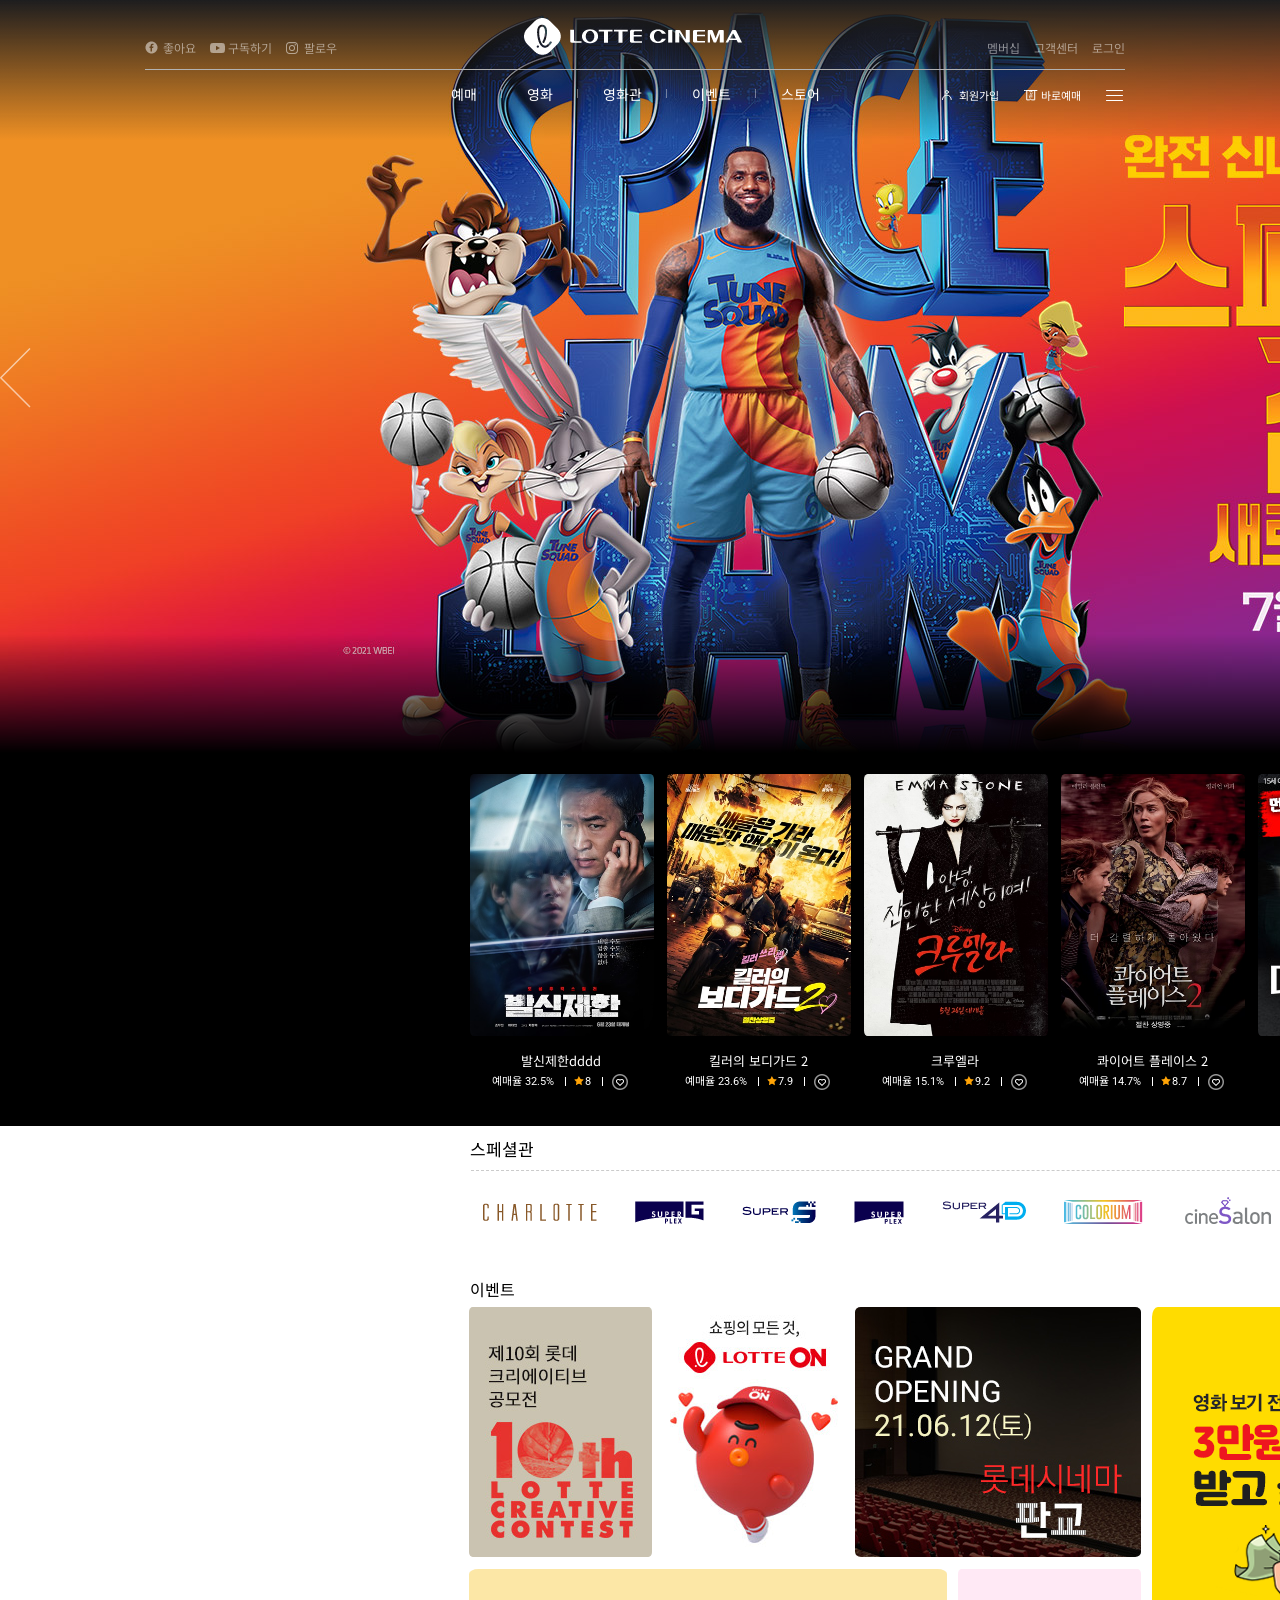
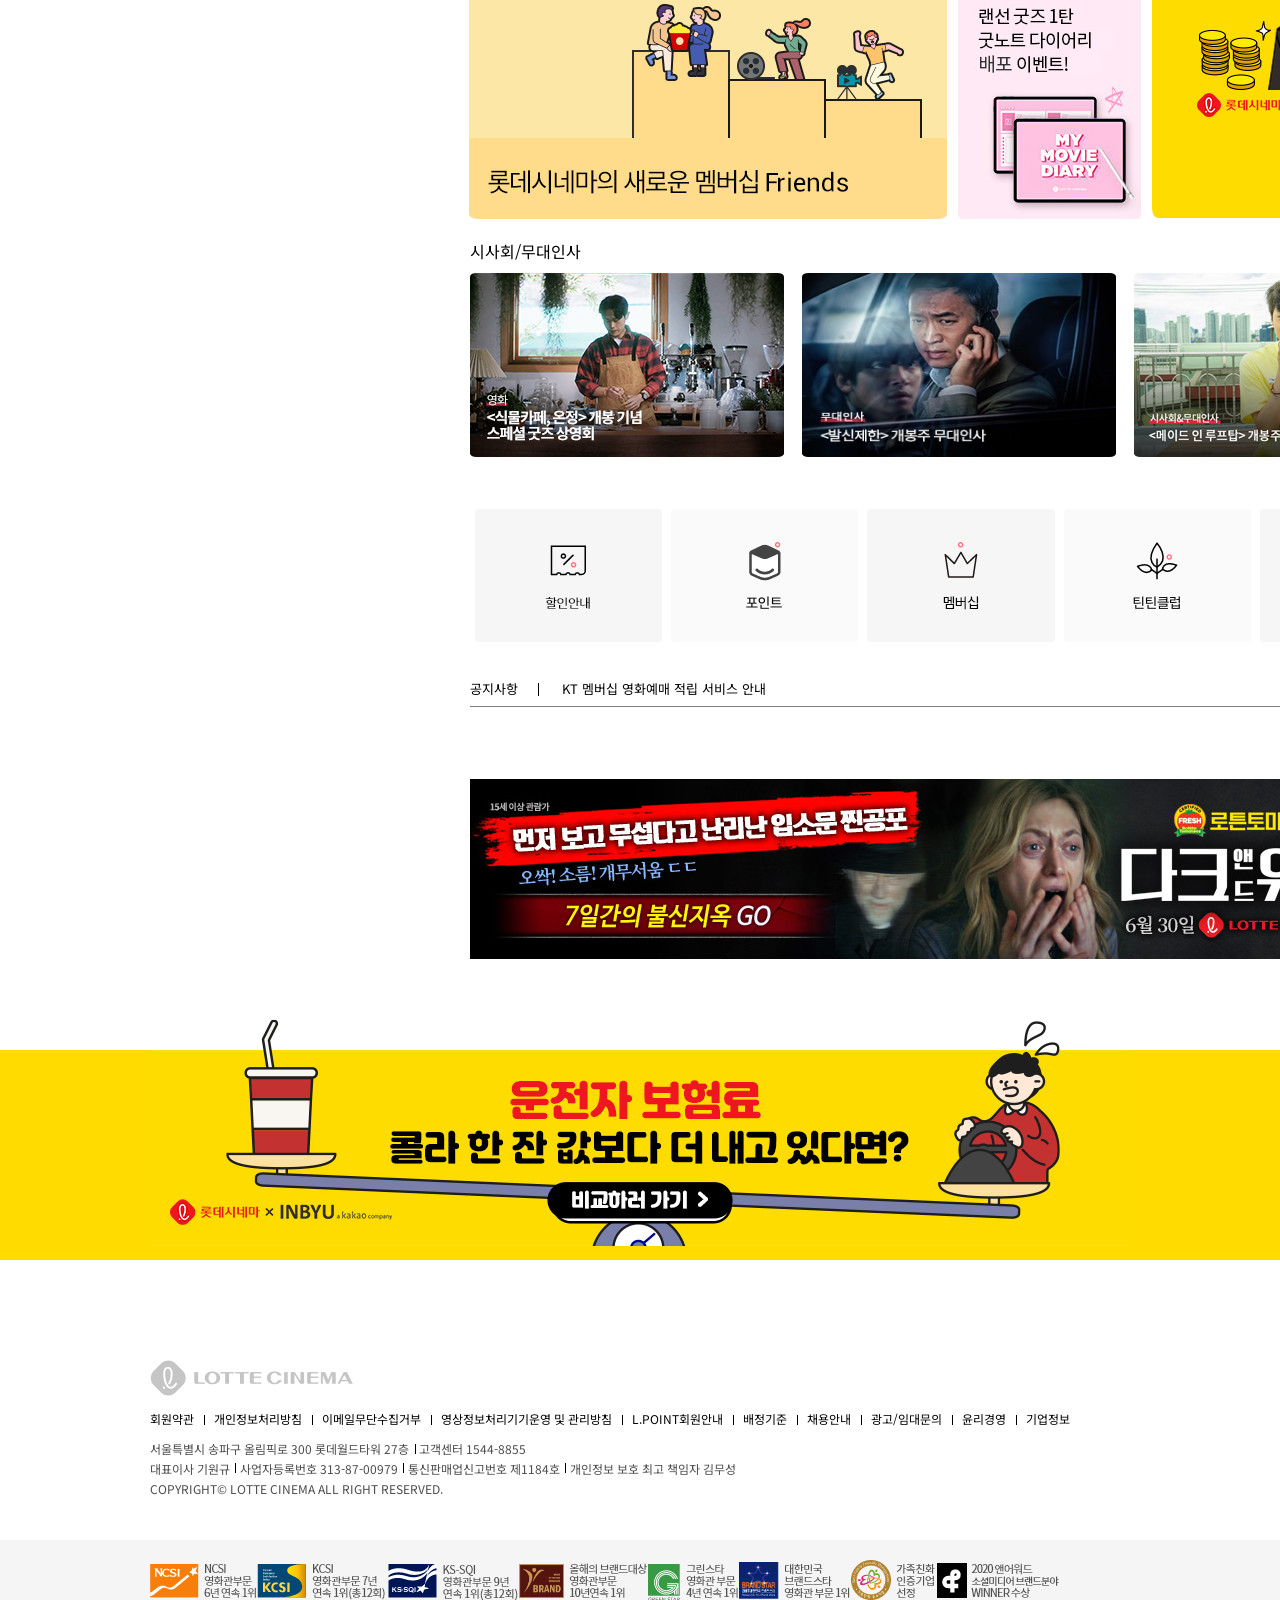
==== index.html @ 8313b1b4 "test" ====
<!DOCTYPE html>
<html lang="ko">
<head>
    <meta charset="UTF-8">
    <meta http-equiv="X-UA-Compatible" content="IE=edge">
    <meta name="viewport" content="width=device-width, initial-scale=1.0">
    <title>롯데시네마</title>
    <link rel="stylesheet" href="/css/style.css">
    <link rel="stylesheet" href="/css/default.css">
    <link rel="preconnect" href="https://fonts.gstatic.com">
    <link href="https://fonts.googleapis.com/css2?family=Noto+Sans+KR:wght@500&display=swap" rel="stylesheet">
    <link href="https://fonts.googleapis.com/css2?family=Roboto:wght@500&display=swap" rel="stylesheet">
    <link rel="stylesheet" href="OwlCarousel2-2.3.4/dist/assets/owl.carousel.min.css">
    <link rel="stylesheet" href="OwlCarousel2-2.3.4/dist/assets/owl.theme.default.min.css">
    <script src="https://ajax.googleapis.com/ajax/libs/jquery/3.6.0/jquery.min.js"></script>
    <!-- <script src="jquery.min.js"></script> -->
    <script src="https://cdnjs.cloudflare.com/ajax/libs/OwlCarousel2/2.3.4/owl.carousel.min.js"></script>
    <!-- <script src="owlcarousel/owl.carousel.min.js"></script> -->
    <script src="/js/main.js"></script>
    <script src="https://cdnjs.cloudflare.com/ajax/libs/gsap/3.7.0/gsap.min.js"></script>
</head>
<body>
    <div class="header">
        <div class="topmenu">
            <div class="leftmenu">
                <ul>
                    <li><a href="#" class="facebook">좋아요</a></li>
                    <li><a href="#" class="youtube">구독하기</a></li>
                    <li><a href="#" class="instagram">팔로우</a></li>
                    
                </ul>
            </div>
            <div class="logo"><a href="#"><img src="img/logo_wht.png" alt=""></a></div>
            <div class="rightmenu">
                <ul>
                    <li><a href="#" class="membership">멤버십</a></li>
                    <li><a href="#" class="servicecenter">고객센터</a></li>
                    <li><a href="#" class="login">로그인</a></li>
                </ul>
            </div>
        </div>
        <div class="mainmenu">
            <div class="infomenu">
                <ul>
                    <li><a href="#">예매</a></li>
                    <li><a href="#">영화</a></li>
                    <li><a href="#">영화관</a></li>
                    <li><a href="#">이벤트</a></li>
                    <li><a href="#">스토어</a></li>
                </ul>
            </div>
            <div class="accountmenu">
                <ul>
                    <li><a href="#" class="nav_my">회원가입</a></li>
                    <li><a href="#" class="nav_reserve">바로예매</a></li>
                    <li><a href="#" class="nav_side"></a></li>
                </ul>
            </div>
        </div>
    </div>

    <!-- main -->
    <!-- owl carousel -->
    <div class="main">
        <div class="top gradient"></div>
        <div class="bottom gradient"></div>
        
        <div class="owl-nav">
            <div class="customNextBtn custombtn"></div>
            <div class="customPrevBtn custombtn"></div>
        </div>
        <div class="-top-carouselbox">
            
            <div id="owl1" class="owl-carousel owl-theme owl-loaded">
                <div class="owl-stage-outer">
                    <div class="owl-stage">
                        <div class="owl-item ">
                            <a href="#" class=""><img src="/img/Jam_1920774.jpg"></a>
                        </div>
                        <div class="owl-item">
                            <a href="#" class=""><img src="/img/Killer_1920774.jpg"></a>
                        </div>
                        <div class="owl-item">
                            <a href="#" class=""><img src="/img/Dark_1920774.jpg "></a>
                        </div>
                        <div class="owl-item">
                            <a href="#" class=""><img src="/img/Place_1920774.jpg "></a>
                        </div>
                    </div>
                </div>
            </div>
            
        </div>
        <div class="-boxoffice-carouselbox">
            <div id="owl2" class="owl-carousel owl-theme owl-loaded">
                <div class="movie-date">
                    <a href="#">06.25 22:40 기준</a>
                </div>
                <div class="owl-stage-outer">
                    
                    <div class="owl-stage">
                        <div class="owl-item ">
                            <a href="#" class=""><img src="img/17468_101_1.jpg"></a>
                            <div class="info">발신제한dddd
                                <div class="subinfo">
                                    <span class="rateinfo">예매율 32.5%</span>
                                    <span class="starinfo">8</span>
                                    <span class="bookinginfo">
                                        <button type="button" class="btn-booking"></button>
                                    </span>
                                </div>
                            </div>
                        </div>
                        <div class="owl-item">
                            <a href="#" class=""><img src="img/17416_101_1.jpg"></a>
                            <div class="info">킬러의 보디가드 2
                                <div class="subinfo">
                                    <span class="rateinfo">예매율 23.6%</span>
                                    <span class="starinfo">7.9</span>
                                    <span class="bookinginfo">
                                        <button type="button" class="btn-booking"></button>
                                    </span>
                                </div>
                            </div>
                        </div>
                        <div class="owl-item">
                            <a href="#" class=""><img src="img/17387_101_1.jpg"></a>
                            <div class="info">크루엘라
                                <div class="subinfo">
                                    <span class="rateinfo">예매율 15.1%</span>
                                    <span class="starinfo">9.2</span>
                                    <span class="bookinginfo">
                                        <button type="button" class="btn-booking"></button>
                                    </span>
                                </div>
                            </div>
                        </div>
                        <div class="owl-item">
                            <a href="#" class=""><img src="img/15474_101_1.jpg"></a>
                            <div class="info">콰이어트 플레이스 2
                                <div class="subinfo">
                                    <span class="rateinfo">예매율 14.7%</span>
                                    <span class="starinfo">8.7</span>
                                    <span class="bookinginfo">
                                        <button type="button" class="btn-booking"></button>
                                    </span>
                                </div>
                            </div>
                        </div>
                        <div class="owl-item">
                            <a href="#" class=""><img src="img/Dark_184262.jpg"></a>
                            
                        </div>
                        <div class="owl-item">
                            <a href="#" class=""><img src="img/Dark_184262.jpg"></a>
                            <div class="info">크루엘라
                                <div class="subinfo">
                                    <span class="rateinfo">예매율 32.3%</span>
                                    <span class="starinfo">9.1</span>
                                    
                                    <span class="bookinginfo">
                                        <button type="button" class="btn-booking"></button>
                                    </>
                                </div>
                            </div>
                        </div>
                    </div>
                </div>
            </div>
            
        </div>
        <div class="addinfo">
            <div class="special-theater">
                <div class="info">
                    스페셜관
                </div>
                <ul class="specialList">
                    <li><a href="#"><img src="/img/e2a94c82115c46f7b326baee6e10266a.png" alt=""></a></li>
                    <li><a href="#"><img src="/img/3ffca854b1844fdc8b54d8d9db45a03f.png" alt=""></a></li>
                    <li><a href="#"><img src="/img/ff43cb260a2647dbb5f3c62b709103c4.png" alt=""></a></li>
                    <li><a href="#"><img src="/img/c9078226c9ad4085b1b629bee2aba138.png" alt=""></a></li>
                    <li><a href="#"><img src="/img/61fb906fbd9b4ff1b34d6e0bd78dc655.png" alt=""></a></li>
                    <li><a href="#"><img src="/img/2a366799460a49359bf93250f50852cf.png" alt=""></a></li>
                    <li><a href="#"><img src="/img/208a5ede362244fb8ab2e5cc3ab07529.png" alt=""></a></li>
                    <li><a href="#"><img src="/img/5c23288d3a104f7fa4f7d3e725a2c6a8.png" alt=""></a></li>
                </ul>
                <a href="#" class="more-btn text">더보기</a>
            </div>
            <div class="event">
                <div class="info">
                    이벤트
                </div>
                <ul class="eventwrap">
                    <li class="event_1"><a href="#"><img src="/img/8b13ab301456406c982f3162837ca093.jpg" alt=""></a></li>
                    <li class="event_1"><a href="#"><img src="/img/00ca0af6ef4c4dd481774b91e2fb980e.jpg" alt=""></a></li>
                    <li class="event_3"><a href="#"><img src="/img/f8505b1c5a624944b31359da8d0ae7ee.jpg" alt=""></a></li>
                    <li class="event_4"><a href="#"><img src="/img/Inbyu_295511.png" alt=""></a></li>
                    <li class="event_5"><a href="#"><img src="/img/54250fc5c47844bea4e6e4c212a1957e.jpg" alt=""></a></li>
                    <li class="event_6"><a href="#"><img src="/img/8e42fbf38d414f9f8bfa3e9c527d6e32.jpg" alt=""></a></li>
                </ul>
                <a href="#" class="more-btn text">더보기</a>
                
            </div>
            <div class="stage-greeting">
                <div class="info">
                    시사회/무대인사
                </div>
                <ul class="eventwrap">
                    <li class="event_1"><a href="#"><img src="/img/444da69d00b54045a4da086ff64559ff.jpg" alt=""></a></li>
                    <li class="event_1"><a href="#"><img src="/img/a8a851ef80584ad1865998a78d2bb4f8.jpg" alt=""></a></li>
                    <li class="event_3"><a href="#"><img src="/img/9278d1e981764cbd80bec403cef46884.jpg" alt=""></a></li>
                </ul>
                <a href="#" class="more-btn text">더보기</a>
                
            </div>
            <div class="end-menu">
                <ul>
                    <li><a href="#"><img src="/img/3423e358b74d49d5b12867c7d9c6f6a8.png" alt=""></a></li>
                    <li><a href="#"><img src="/img/16b056e5e6a04c609b94a5c21e786d3b.png" alt=""></a></li>
                    <li><a href="#"><img src="/img/9fd4a77cd6a44a39aa35d07e5bb8a010.png" alt=""></a></li>
                    <li><a href="#"><img src="/img/3633088df0644062b53cd88b34067895.png" alt=""></a></li>
                    <li><a href="#"><img src="/img/9c4e2721ecdd488d86df6d27e3c2a000.png" alt=""></a></li>
                </ul>
            </div>
            <div class="notice">
                <div class="info">공지사항</div>
                <div class="news"></div>
                <a href="#" class="more-btn text">더보기</a>
                <div id="upwardnotice">
                    <div id="upward">
                        <ul>
                            <li>KT 멤버십 영화예매 적립 서비스 안내</li>
                            <li>마스크 착용 의무화 행정명령 시행 안내</li>
                            <li>롯데시네마 영구VIP 서비스 종료 안내</li>
                          </ul>
                    </div>
                </div>
                <div class="bottom_movie">
                    <div class="image">
                        
                    </div>
                </div>
            </div>
        </div>
    </div>
    
    <div class="banner">
        <div class="image">
        </div>
    </div>
    <div class="footer">
        <div class="endLogo"></div>
        <div class="footerwrap">
            <ul class="info">
                <li><a href="#">회원약관</a></li>
                <li><a href="#">개인정보처리방침</a></li>
                <li><a href="#">이메일무단수집거부</a></li>
                <li><a href="#">영상정보처리기기운영 및 관리방침</a></li>
                <li><a href="#">L.POINT회원안내</a></li>
                <li><a href="#">배정기준</a></li>
                <li><a href="#">채용안내</a></li>
                <li><a href="#">광고/임대문의</a></li>
                <li><a href="#">윤리경영</a></li>
                <li><a href="#">기업정보</a></li>
            </ul>
            <div class="addresswrap">
                <ul class="address">
                    <li>서울특별시 송파구 올림픽로 300 롯데월드타워 27층</li>
                    <li>고객센터 1544-8855</li>
                </ul>
                <ul class="ceo">
                    <li>대표이사 기원규</li>
                    <li>사업자등록번호 313-87-00979</li>
                    <li>통신판매업신고번호 제1184호</li>
                    <li>개인정보 보호 최고 책임자 김무성</li>
                </ul>
                <div>COPYRIGHT© LOTTE CINEMA ALL RIGHT RESERVED.</div>
            </div>
            
        </div>
    </div>
    
    <div class="end-award">
        <ul class="image">
            <li><img src="img/footer_award_NCSI6.png" alt=""></li>
            <li><img src="img/footer_award_kcsi.png" alt=""></li>
            <li><img src="img/footer_award_kssqi-1.png" alt=""></li>
            <li><img src="img/footer_award_brandcinema.png" alt=""></li>
            <li><img src="img/footer_award_greenstar.png" alt=""></li>
            <li><img src="img/footer_award_brandstar.png" alt=""></li>
            <li><img src="img/footer_award_familyship.png" alt=""></li>
            <li><img src="img/footer_award_winner.png" alt=""></li>
        </ul>
    </div>
</body>
</html>
---- css/style.css ----
:root {
  /* color */
  --test-color: rgba(0, 0, 0, 0.3);
  --test-color1: rgba(0, 0, 0, 0.4);
  --test-color2: rgba(0, 0, 0, 0.5);
  --test-color3: rgba(0, 0, 0, 0.6);
  --grey-color4: #b2b2b2;
  --grey-color5: #656565;
  --white-color: #fff;
  /* font-size */
  --text-small: 11px;
  --text-medium: 12px;
  --text-double-medium: 13px;
  --text-large: 14px;

  /* max */
  --max-width: 980px;
}

* {
  text-decoration: none;
  list-style: none;
  margin: 0;
  padding: 0;
}

body {
  width: 100%;
  margin: 0 auto;
  font-family: "Noto Sans KR", sans-serif;
}

.header {
  position: relative;
  width: 100%;
  top: 0;
  height: 200px;
  background-color: #000;
}
.header .topmenu {
  position: absolute;
  top: -0.8px;
  border-bottom: 1px solid var(--grey-color4);
  max-width: var(--max-width);
  width: 100%;
  height: 71px;
  font-size: 12px;
  text-align: center;
  z-index: 2;
}
/* ----------menu--------------- */

/* ---------------topmenu-------------- */
.header .topmenu {
  position: absolute;
  max-width: 980px;
  width: 100%;
  height: 70px;
  left: 50%;
  right: 50%;
  margin-left: -495px;
  z-index: 3;
}
.header .topmenu a {
  color: var(--grey-color5);
}
/* --------leftmenu----------- */
.header .topmenu .leftmenu {
  position: absolute;
  width: 220px;
  height: 30px;
  top: 40px;
}
.header .topmenu ul {
  opacity: 0.5;
}
.header .topmenu .leftmenu li {
  float: left;
  margin-right: 14px;
}

.header .topmenu .leftmenu li a {
  font-size: 12px;
  color: #fff;
}
.header .topmenu .leftmenu li .facebook {
  background: url(/img/gnb_facebook_wht.png) no-repeat 0 center;
  padding-left: 18px;
}
.header .topmenu .leftmenu li .youtube {
  background: url(/img/gnb_youtube_wht.png) no-repeat 0 center;
  padding-left: 18px;
}
.header .topmenu .leftmenu li .instagram {
  background: url(/img/gnb_follow_wht.png) no-repeat 0 center;
  padding-left: 18px;
}
/* -----------logo-------------- */
.header .topmenu .logo {
  position: absolute;
  width: 219px;
  height: 40px;
  margin-left: -111px;
  text-align: center;
  left: 50%;
  right: 50%;
  top: 19px;
}

/* -----rightmenu------------ */

.header .topmenu .rightmenu {
  position: absolute;
  right: 0;
  top: 40px;
}

.header .topmenu .rightmenu ul li {
  float: left;
  margin-left: 14px;
}
.header .topmenu .rightmenu ul li a {
  font-size: 12px;
  color: #fff;
}

/* -------mainmenu----------- */
.header .mainmenu {
  max-width: 980px;
  width: 100%;
  height: 46px;
  margin: 0 auto;
  position: absolute;
  left: -50%;
  right: -50%;
  top: 81px;
  z-index: 3;
}
.header .mainmenu a {
  color: var(--white-color);
}

/* ---------infomenu---------- */
.header .mainmenu .infomenu {
  position: absolute;
  left: 25.6%;
}
.header .mainmenu .infomenu ul li {
  position: relative;
  float: left;
  padding-left: 50px;
}
/* mainmenu 옆줄 */
.header .mainmenu .infomenu ul li::before {
  content: "";
  opacity: 0.4;
  position: absolute;
  left: 24px;
  top: 55%;
  height: 9px;
  margin-top: -5px;
  padding: 0 15px;
  border-left: 1px solid #fff;
}
.header .mainmenu .infomenu ul li:first-child::before {
  border-left: none;
}
.header .mainmenu .infomenu ul li a {
  font-size: 14px;
}

/* ----------accountmenu---------- */
.header .mainmenu .accountmenu {
  position: absolute;
  right: 0.7%;
}
.header .mainmenu .accountmenu ul li {
  float: left;
  margin-left: 25px;
}

.header .mainmenu .accountmenu ul li a {
  font-size: 11px;
}

.header .mainmenu .accountmenu .nav_my {
  background: url(/img/nav_side_my_wht.png) no-repeat 0 center;
  padding-left: 17px;
}
.header .mainmenu .accountmenu .nav_reserve {
  background: url(/img/nav_side_reserve_wht.png) no-repeat 0 center;
  padding-left: 17px;
}
.header .mainmenu .accountmenu .nav_side {
  background: url(/img/nav_side_all_wht.png) no-repeat 0 center;
  padding-left: 17px;
}

/* --------main---------- */
.main {
  position: absolute;
  width: 100%;
  min-width: 1920px;
  height: 774px;
  top: 0;
  background-color: #000;
}
/* oustsidetool */

.main .top {
  position: absolute;
  width: 100%;
  height: 140px;
  background: linear-gradient(
    to bottom,
    rgba(29, 29, 31, 1) 0%,
    rgba(0, 0, 0, 0) 100%
  );
  z-index: 2;
}
.main .bottom {
  position: absolute;
  width: 100%;
  top: 634px;
  height: 140px;
  background: linear-gradient(
    to top,
    rgba(0, 0, 0, 1) 0%,
    rgba(0, 0, 0, 1) 15%,
    rgba(0, 0, 0, 0) 100%
  );
  z-index: 2;
}

.main .owl-nav {
  position: absolute;
  width: 100%;
  height: 1px;
  top: 45%;
  z-index: 2;
}
.main .owl-nav .custombtn {
  position: absolute;
  width: 31px;
  height: 60px;
  cursor: pointer;
}
.main .owl-nav .customNextBtn {
  background: url(/img/arr_rg_31_wht.png) no-repeat;
  right: 0;
}
.main .owl-nav .customPrevBtn {
  background: url(/img/arr_lf_31_wht.png) no-repeat;
}

/* ------------.-top-carouselbox -----------*/

.main .-top-carouselbox {
  position: absolute;
  width: 1920px;
  height: 774px;
  margin: 0 auto;
  left: -50%;
  right: -50%;
  z-index: 1;
}
.main .-boxoffice-carouselbox .movie-date {
  position: absolute;
  z-index: 2;
  bottom: 107%;
  right: -20px;
  width: 120px;
  height: 15px;
}
.main .-boxoffice-carouselbox .movie-date a {
  color: #fff;
  z-index: 2;
  font-size: 12px;
  background: url(/img/time2.png) no-repeat 0 center;
}

#owl1 .owl-dots {
  position: absolute;
  right: 50%;
  left: auto;
  top: auto;
  bottom: 95px;
  margin: 0 -455px 0 0;
}

#owl1 .owl-dots .owl-dot {
  background-color: transparent;
  color: inherit;
  border: none;
  padding: 0 !important;
  font: inherit;
  cursor: pointer;
}

/* --------boxoffice-carouselbox---------- */
/* .-boxoffice-carouselbox {
  position: absolute;
  top: 774px;
  width: 100%;
  height: 352px;
  margin: 0 auto;
  left: -50%;
  right: -50%;
  z-index: 4;
  background-color: #000;
} */
.-boxoffice-carouselbox {
  position: relative;
  top: 774px;
  width: 100%;
  height: 352px;
  margin: 0 auto;
  z-index: 4;
  background-color: #000;
}
.-boxoffice-carouselbox .owl-carousel {
  position: absstolute;
  max-width: 980px;
  width: 980px;
  left: 50%;
  right: 50%;
  margin-left: -490px;
}
#owl2 .owl-dots {
  display: none;
}
#owl2 .owl-item img {
  width: 184px;
  height: 262px;
  border-radius: 2%;
}
#owl2 .owl-item .info {
  color: #fff;
  font-size: var(--text-double-medium);
  text-align: center;
  margin-right: 10px;
  padding-top: 15px;
}
#owl2 .owl-item .subinfo {
  color: #fff;
  height: 20px;
  padding: 2px 0 0 0;
  font-size: var(--text-small);
  text-align: center;
  margin-right: 10px;
}
#owl2 .owl-item .subinfo > span {
  position: relative;
  margin-left: 8px;
  font-family: "Roboto", "Noto Sans KR";
}
#owl2 .owl-item .subinfo > span::before {
  content: "";
  opacity: 1;
  position: absolute;
  left: 0;
  top: 50%;
  height: 9px;
  margin-top: -5px;
  padding: 0 15px;
  border-left: 1px solid #fff;
}
#owl2 .owl-item .subinfo > span:first-child::before {
  border-left: none;
}
#owl2 .owl-item .rateinfo {
  font-size: var(--text-small);
}
#owl2 .owl-item .starinfo {
  background: url(/img/ic_star.png) no-repeat 9px 20%;
  padding-left: 20px;
  font-size: var(--text-small);
}
#owl2 .owl-item .bookinginfo .btn-booking {
  width: 16px;
  height: 16px;
  background-color: transparent;
  margin-left: 10px;
  background: url(/img/heart_rnd_16_off.png);
}

#owl2 .owl-item .score {
  width: 10px;
  height: 10px;
  margin: 0;
  padding: 0;
  display: inline-block;
}
#owl2 .owl-item .booking-icon {
  position: absolute;
  width: 16px;
  height: 16px;
  margin: 0;
  right: 30px;
  bottom: 3px;
  display: inline-block;
}

/* ------------------addinfo-=--------------- */
.addinfo {
  position: relative;
  top: 787px;
  max-width: 980px;
  width: 100%;
  height: 100%;
  margin: 0 auto;
  /* background-color: purple; */
}
/* same tag */
.addinfo .more-btn {
  position: absolute;
  right: 0;
  top: 5px;
}
.addinfo .event .more-btn {
  right: 10px;
}
.addinfo .more-btn.text {
  background: url(/img/arr_rg_6.png) no-repeat right 3.5px;
  width: auto;
  padding: 0 10px 0 0;
  color: #666666;
  font-size: 10px;
}
/* ---------------------------------------- */
/* specialtheater */
.addinfo .special-theater {
  position: absolute;
  width: 100%;
  height: 100px;
  /* background-color: pink; */
  top: 35px;
}
.addinfo .special-theater::before {
  content: "";
  opacity: 1;
  position: absolute;
  left: 1px;
  top: 30%;
  width: 949px;
  height: 9px;
  margin-top: -5px;
  padding: 0 15px;
  border-bottom: 1px dashed #000;
  opacity: 0.2;
}
.addinfo .special-theater {
  float: left;
  position: absolute;
  top: -3px;
  left: 0;
  font-size: 17px;
}

.addinfo .special-theater .specialList {
  position: absolute;
  width: 980px;
  height: 62px;
  top: 42px;
  left: -6px;
}
.addinfo .special-theater .specialList li {
  float: left;
  padding: 19px;
}
/* -----------event---------------------- */
.addinfo .event {
  position: relative;
  top: 138px;
  width: 991px;
  height: 540px;
  /* background-color: #000; */
}
.addinfo .event li {
  position: relative;
  float: left;
  margin-left: 11px;
  margin-bottom: 11px;
}
.addinfo li img {
  border-radius: 2%;
}
.addinfo .event .event_1 {
  width: 182px;
  height: 250px;
}
.addinfo .event .event_3 {
  width: 285px;
  height: 250px;
}
.addinfo .event .event_4 {
  width: 296px;
  height: 511px;
  margin-left: 12px;
}
.addinfo .event .event_5 {
  width: 478px;
  height: 250px;
  top: -260px;
}
.addinfo .event .event_6 {
  width: 182px;
  height: 250px;
  top: -260px;
}
.addinfo .event .eventwrap {
  position: absolute;
  top: 30px;
  left: -12px;
}
.addinfo .event .eventwrap::after {
  content: "";
  display: block;
  clear: both;
  margin: 0;
  padding: 0;
}
/* -------------stagegreeting------------------ */
.addinfo .stage-greeting {
  position: absolute;
  width: 980px;
  height: 215px;
  top: 700px;
}
.addinfo .stage-greeting li {
  float: left;
  padding-top: 10px;
}
.addinfo .stage-greeting li:nth-child(2) {
  padding: 10px 18px 0 18px;
}
/* ----------endmenu---------- */
.addinfo .end-menu {
  position: absolute;
  width: 990px;
  height: 135px;
  top: 965px;
  /* background-color: #000; */
}
.addinfo .end-menu li {
  float: left;
  padding: 4.5px;
}

/* ----------notice------------- */
.addinfo .notice {
  position: absolute;
  width: 980px;
  top: 1140px;
  height: auto;
  font-size: 13px;
}
.addinfo .notice::before {
  position: absolute;
  content: "";
  border-bottom: 1px solid #000;
  width: 980px;
  top: 27px;
  opacity: 0.5;
}
.addinfo .notice .info::before {
  position: absolute;
  content: "";
  border-right: 0.7px solid #000;
  top: 4px;
  height: 13px;
  left: 68px;
}
.addinfo .notice #upwardnotice {
  /* padding: 50px 100px; */
  position: absolute;
  top: 0;
  left: 92px;
  width: 300px;
  display: inline-block;
}
.addinfo .notice #upwardnotice #upward {
  height: 20px;
  overflow: hidden;
}
.addinfo .notice #upwardnotice #upward ul {
  position: relative;
}

/*----------- .bottom_movie---------- */
.addinfo .notice .bottom_movie {
  position: absolute;
  top: 100px;
  width: 980px;
  height: 180px;
}
.addinfo .notice .bottom_movie .image {
  height: 180px;
  background: url(/img/Dark_980180.jpg) no-repeat 0 center;
}

/* ---------banner------------ */
.banner {
  position: relative;
  width: 100%;
  height: 210px;
  top: 2450px;
  background-color: rgb(255, 219, 0);
}

.banner .image {
  position: relative;
  top: -44px;
  max-width: 980px;
  margin: 0 auto;
  width: 980px;
  height: 240px;
  background: url(/img/Inbyu_980240.png) no-repeat 0 center;
}

/* ----------footer------------- */
.footer {
  position: relative;
  max-width: 980px;
  width: 100%;
  height: 100%;
  margin: 0 auto;
  width: 980px;
  height: 240px;
  /* background-color: #000; */
  top: 2550px;
  font-size: 12px;
  color: #4d4d4d;
}
.footer .endLogo {
  width: 203px;
  height: 36px;
  background: url(/img/logo_footer.gif);
}
.footer .footerwrap {
  position: absolute;
  height: 200px;
  top: 50px;
  left: -20px;
}
.footer .footerwrap li {
}
.footer .footerwrap .info {
  padding-left: 10px;
  margin-bottom: 30px;
}
.footer .footerwrap .info li {
  position: relative;
  float: left;
  margin-right: 10px;
  padding-left: 10px;
}

.footer .footerwrap .info li::before {
  content: "";
  position: absolute;
  top: 28%;
  height: 10px;
  left: 0;
  border-left: 1px solid #000;
}
.footer .footerwrap .info li:first-child::before {
  border-left: none;
}
.footer .footerwrap .info a {
  color: #000;
}

/* ----------------addresswrap----------- */
.footer .footerwrap .addresswrap {
  position: absolute;
  width: 895px;
  left: 20px;
  height: 15px;
  line-height: 17px;
}
.footer .footerwrap .addresswrap .address {
  display: inline-block;
}
.footer .footerwrap .addresswrap .address li {
  float: left;

  padding-right: 10px;
}
.footer .footerwrap .addresswrap .address li:first-child::before {
  content: "";
  position: absolute;
  border-right: 1px solid #000;
  top: 25%;
  height: 10px;
  left: 265px;
}

/* -----------ceo--------- */
.footer .footerwrap .addresswrap .ceo {
  display: inline-block;
}
.footer .footerwrap .addresswrap .ceo li {
  float: left;
  margin-right: 10px;
}
.footer .footerwrap .addresswrap .ceo li::before {
  content: "";
  position: absolute;
  border-left: 1px solid #000;
  height: 10px;
  top: 153%;
  margin-left: -5px;
}
.footer .footerwrap .addresswrap .ceo li:first-child:before {
  border-left: none;
}
/* ---------end award-------- */
/* .end-award {
  position: absolute;
  background: #f5f5f5;
  width: 100%;
  height: 82px;
  top: 2500px;
}
.end-award .image {
  position: relative;
  left: 51%;
  margin-left: -489px;
  height: 82px;
  width: 990px;
  overflow: hidden;
}
.end-award ul li {
  float: left;
  margin: 0 4px;
} */

.end-award {
  position: relative;
  width: 100%;
  height: 76px;
  top: 2490px;
  background: #f5f5f5;
}
.end-award .image {
  position: relative;
  top: 20px;
  max-width: 980px;
  margin: 0 auto;
  width: 980px;
  height: 50px;
}
.end-award .image li {
  float: left;
}
/* ---------media----------- */
@media (max-width: 976px) {
  .header .topmenu {
    left: 495px;
  }
  .header .topmenu .logo {
    left: 50%;
    margin-left: -85px;
  }
}

@media (max-width: 1050px) {
  .-boxoffice-carouselbox {
    max-width: 1050px;
    width: 1050px;
  }
  .addinfo {
    margin-left: 30px;
  }
}
---- css/default.css ----
.btn-booking {
  display: inline-block;
  overflow: hidden;
  box-sizing: border-box;
  text-indent: -9999em;
  vertical-align: middle;
  border: 0 none;
  background-color: transparent;
  background-repeat: no-repeat;
  background-position: center center;
}
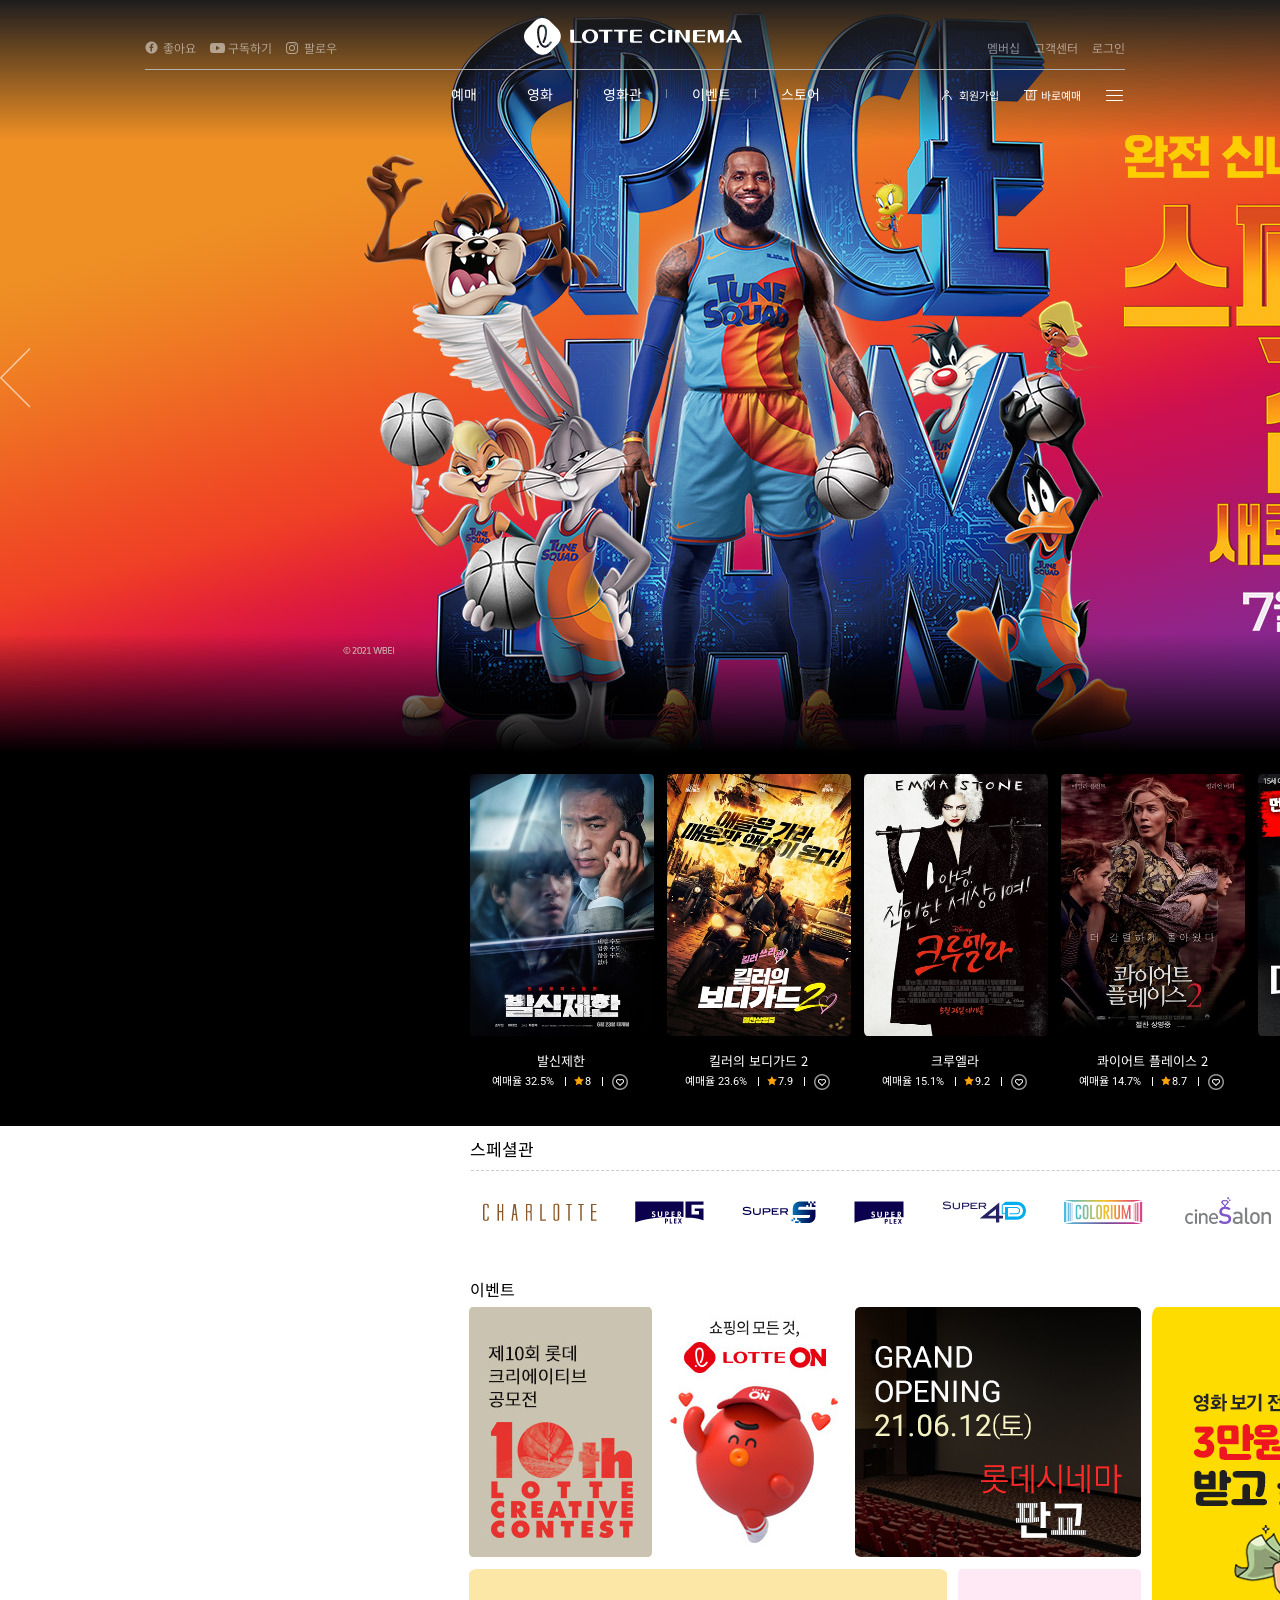
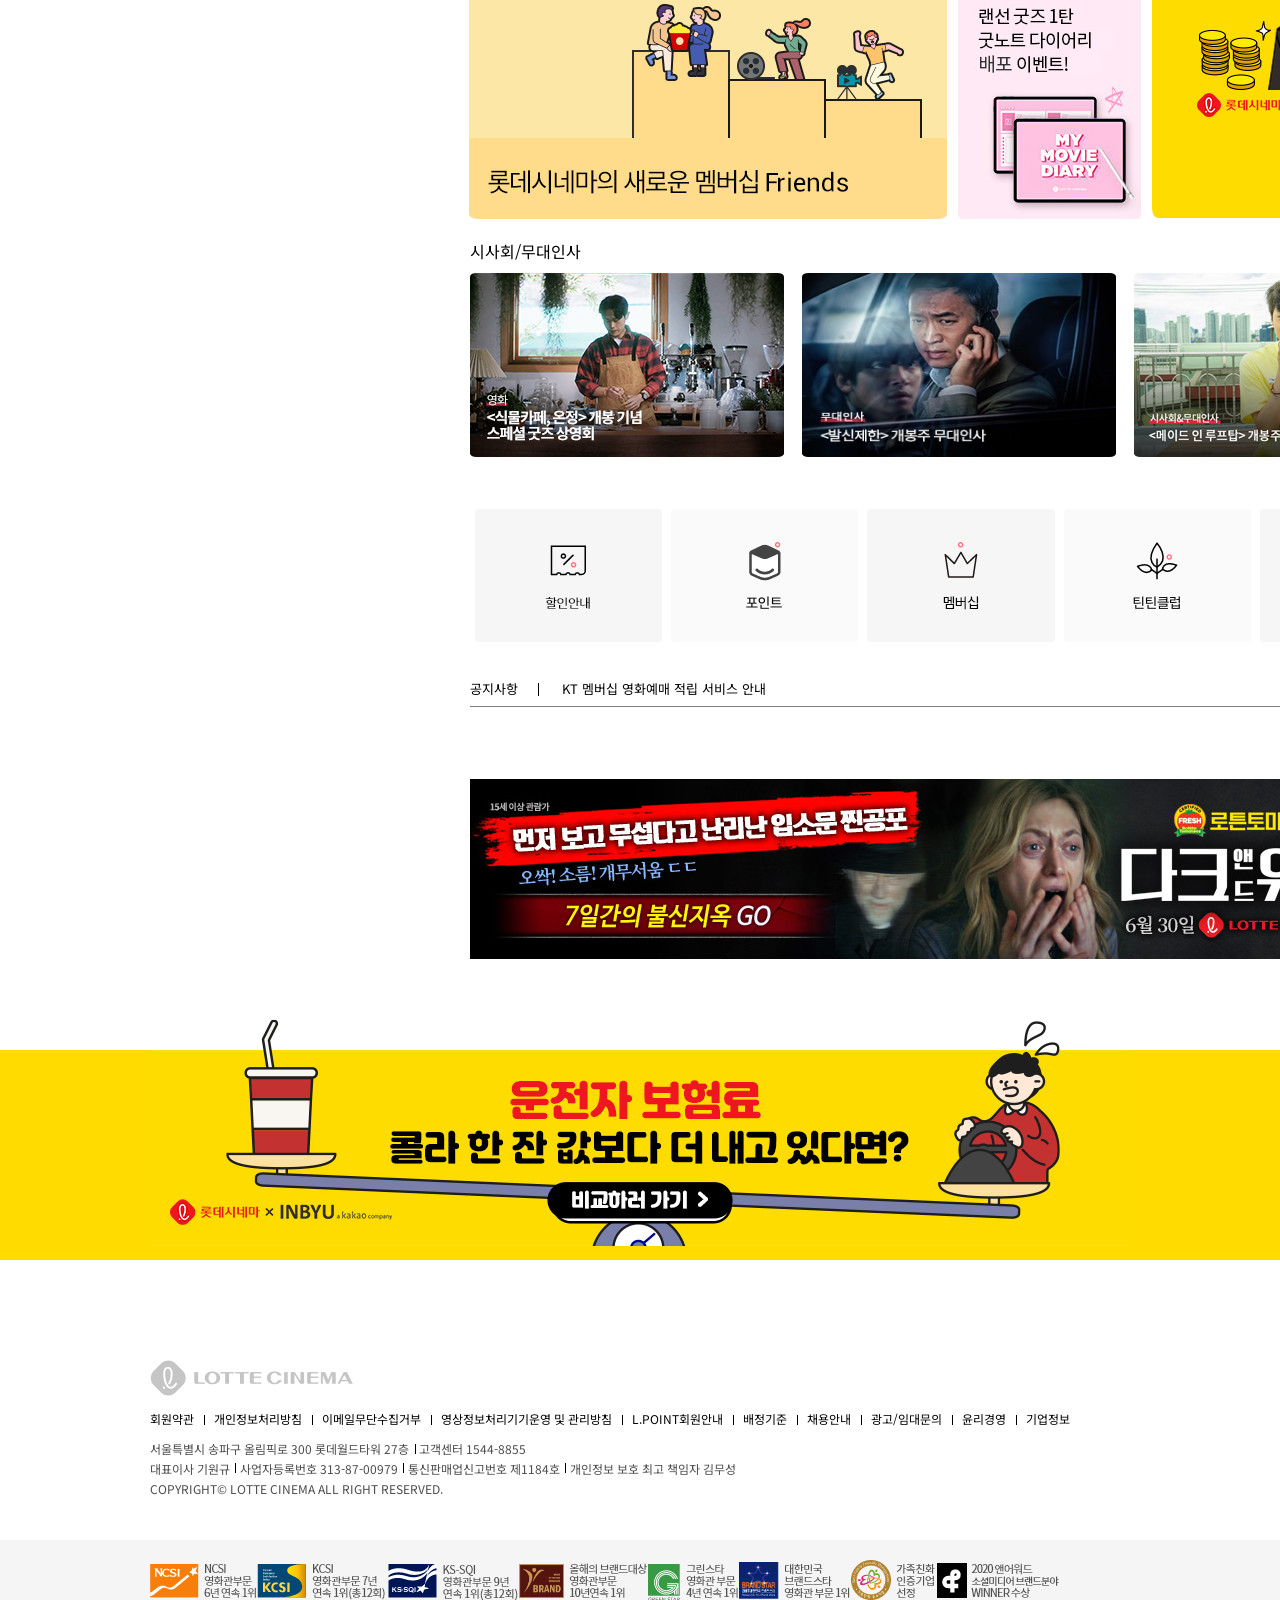
==== commit d75fad64: "test" ====
--- a/index.html
+++ b/index.html
@@ -101,7 +101,7 @@
                     <div class="owl-stage">
                         <div class="owl-item ">
                             <a href="#" class=""><img src="img/17468_101_1.jpg"></a>
-                            <div class="info">발신제한dddd
+                            <div class="info">발신제한
                                 <div class="subinfo">
                                     <span class="rateinfo">예매율 32.5%</span>
                                     <span class="starinfo">8</span>
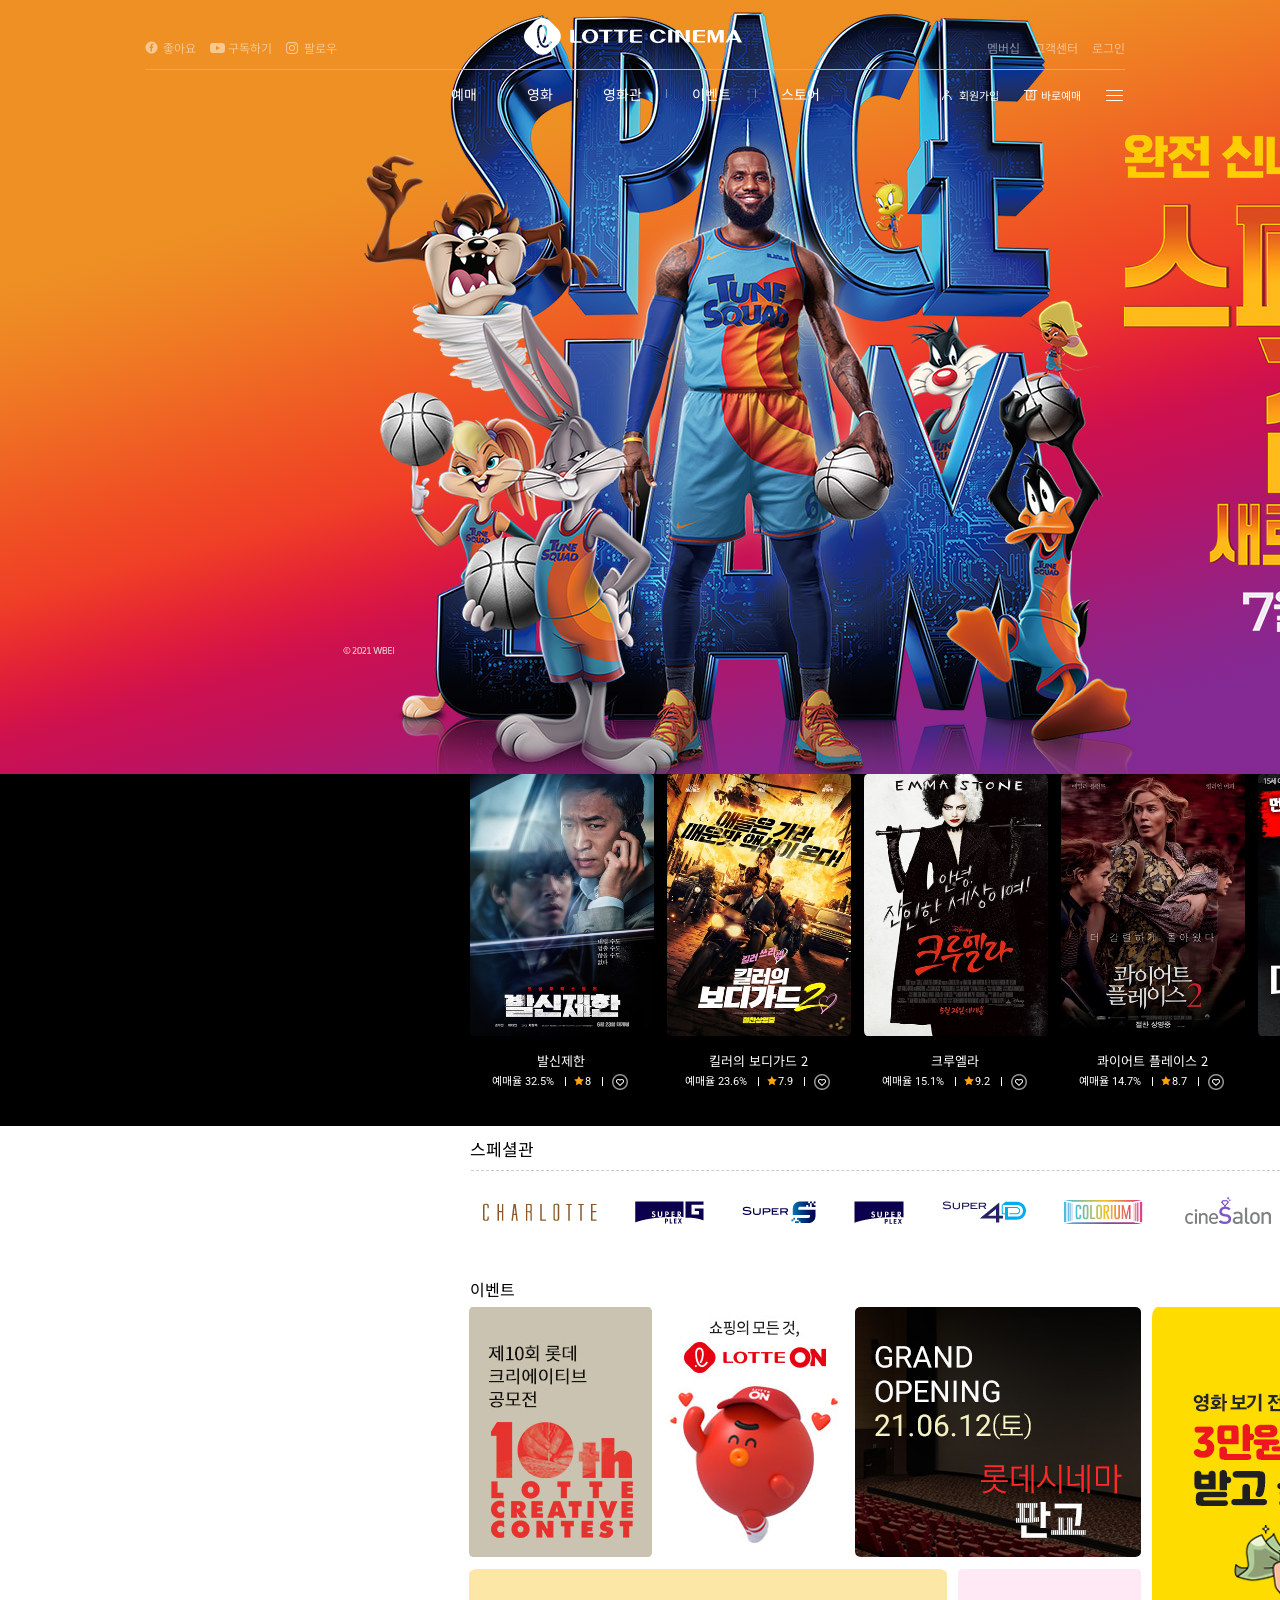
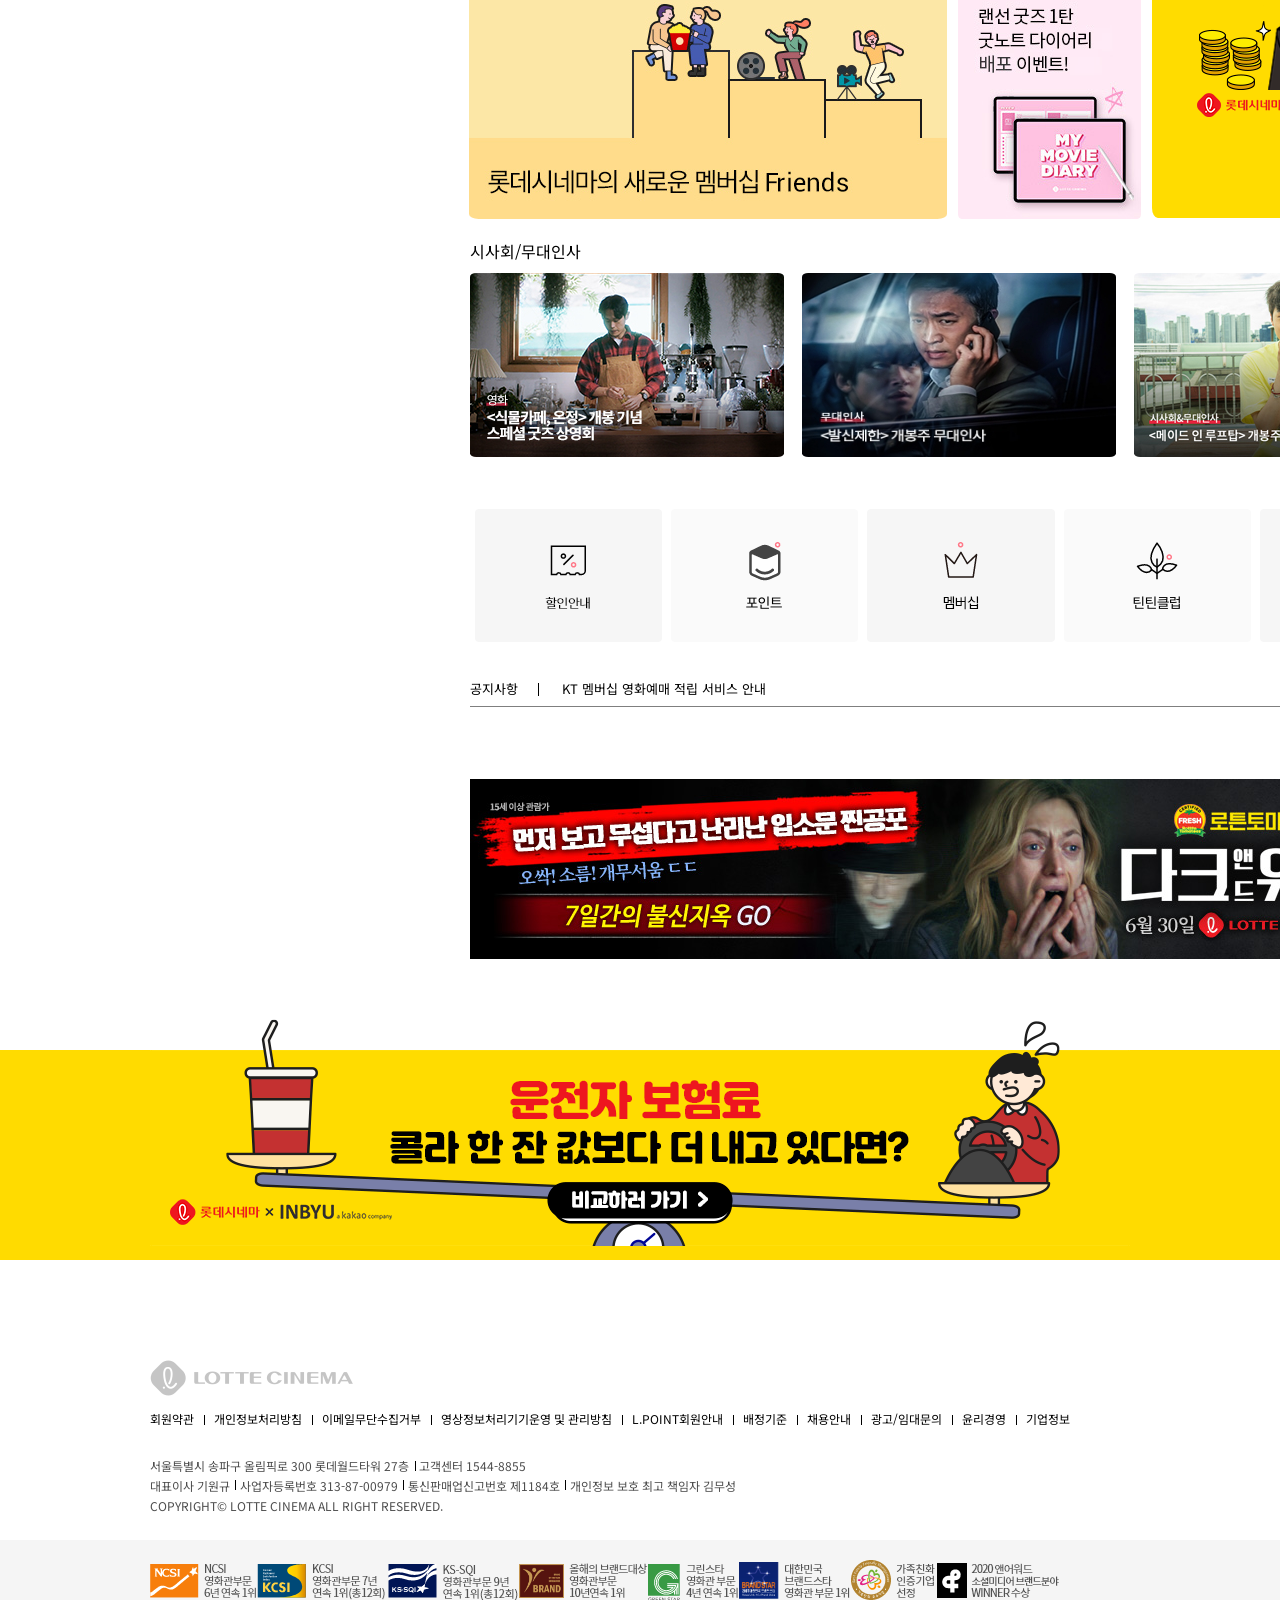
==== commit f0ee71fd: "lotte remaster" ====
--- a/index.html
+++ b/index.html
@@ -21,6 +21,292 @@
 </head>
 <body>
     <div class="header">
+        <div class="topmenu clearfix">
+            <div class="leftmenu">
+                <ul class="clearfix">
+                    <li><a href="#" class="facebook">좋아요</a></li>
+                    <li><a href="#" class="youtube">구독하기</a></li>
+                    <li><a href="#" class="instagram">팔로우</a></li>
+                    
+                </ul>
+            </div>
+            <div class="logo"><a href="#"><img src="img/logo_wht.png" alt=""></a></div>
+            <div class="rightmenu">
+                <ul class="clearfix">
+
+                    <li><a href="#" class="membership">멤버십</a></li>
+                    <li><a href="#" class="servicecenter">고객센터</a></li>
+                    <li><a href="#" class="login">로그인</a></li>
+                </ul>
+            </div>
+        </div>
+        <div class="mainmenu">
+            <div class="mainLeftBlank">
+                
+            </div>
+            <div class="infomenu">
+                <ul class="clearfix">
+                    <li><a href="#">예매</a></li>
+                    <li><a href="#">영화</a></li>
+                    <li><a href="#">영화관</a></li>
+                    <li><a href="#">이벤트</a></li>
+                    <li><a href="#">스토어</a></li>
+                </ul>
+            </div>
+            <div class="accountmenu">
+                <ul class="clearfix">
+                    <li><a href="#" class="nav_my">회원가입</a></li>
+                    <li><a href="#" class="nav_reserve">바로예매</a></li>
+                    <li><a href="#" class="nav_side"></a></li>
+                </ul>
+            </div>
+        </div>
+    </div>
+
+    <!-- main -->
+    <!-- owl carousel -->
+    <div class="main">
+        <!-- <div class="top gradient"></div>
+        <div class="bottom gradient"></div>
+        
+        <div class="owl-nav">
+            <div class="customNextBtn custombtn"></div>
+            <div class="customPrevBtn custombtn"></div>
+        </div> -->
+        <div class="-top-carouselbox">
+            
+            <div id="owl1" class="owl-carousel owl-theme owl-loaded">
+                <div class="owl-stage-outer">
+                    <div class="owl-stage">
+                        <div class="owl-item ">
+                            <a href="#" class=""><img src="/img/Jam_1920774.jpg"></a>
+                        </div>
+                        <div class="owl-item">
+                            <a href="#" class=""><img src="/img/Killer_1920774.jpg"></a>
+                        </div>
+                        <div class="owl-item">
+                            <a href="#" class=""><img src="/img/Dark_1920774.jpg "></a>
+                        </div>
+                        <div class="owl-item">
+                            <a href="#" class=""><img src="/img/Place_1920774.jpg "></a>
+                        </div>
+                    </div>
+                </div>
+            </div>
+            
+        </div>
+        <div class="-boxoffice-carouselbox">
+            <div id="owl2" class="owl-carousel owl-theme owl-loaded">
+                <div class="movie-date">
+                    <a href="#">06.25 22:40 기준</a>
+                </div>
+                <div class="owl-stage-outer">
+                    
+                    <div class="owl-stage">
+                        <div class="owl-item ">
+                            <a href="#" class=""><img src="img/17468_101_1.jpg"></a>
+                            <div class="info">발신제한
+                                <div class="subinfo">
+                                    <span class="rateinfo">예매율 32.5%</span>
+                                    <span class="starinfo">8</span>
+                                    <span class="bookinginfo">
+                                        <button type="button" class="btn-booking"></button>
+                                    </span>
+                                </div>
+                            </div>
+                        </div>
+                        <div class="owl-item">
+                            <a href="#" class=""><img src="img/17416_101_1.jpg"></a>
+                            <div class="info">킬러의 보디가드 2
+                                <div class="subinfo">
+                                    <span class="rateinfo">예매율 23.6%</span>
+                                    <span class="starinfo">7.9</span>
+                                    <span class="bookinginfo">
+                                        <button type="button" class="btn-booking"></button>
+                                    </span>
+                                </div>
+                            </div>
+                        </div>
+                        <div class="owl-item">
+                            <a href="#" class=""><img src="img/17387_101_1.jpg"></a>
+                            <div class="info">크루엘라
+                                <div class="subinfo">
+                                    <span class="rateinfo">예매율 15.1%</span>
+                                    <span class="starinfo">9.2</span>
+                                    <span class="bookinginfo">
+                                        <button type="button" class="btn-booking"></button>
+                                    </span>
+                                </div>
+                            </div>
+                        </div>
+                        <div class="owl-item">
+                            <a href="#" class=""><img src="img/15474_101_1.jpg"></a>
+                            <div class="info">콰이어트 플레이스 2
+                                <div class="subinfo">
+                                    <span class="rateinfo">예매율 14.7%</span>
+                                    <span class="starinfo">8.7</span>
+                                    <span class="bookinginfo">
+                                        <button type="button" class="btn-booking"></button>
+                                    </span>
+                                </div>
+                            </div>
+                        </div>
+                        <div class="owl-item">
+                            <a href="#" class=""><img src="img/Dark_184262.jpg"></a>
+                            
+                        </div>
+                        <div class="owl-item">
+                            <a href="#" class=""><img src="img/Dark_184262.jpg"></a>
+                            <div class="info">크루엘라
+                                <div class="subinfo">
+                                    <span class="rateinfo">예매율 32.3%</span>
+                                    <span class="starinfo">9.1</span>
+                                    
+                                    <span class="bookinginfo">
+                                        <button type="button" class="btn-booking"></button>
+                                    </>
+                                </div>
+                            </div>
+                        </div>
+                    </div>
+                </div>
+            </div>
+            
+        </div>
+        <div class="addinfo">
+            <div class="special-theater ">
+                <div class="info">
+                    스페셜관
+                </div>
+                <a href="#" class="more-btn text">더보기</a>
+
+                <ul class="specialList clearfix">
+                    <li><a href="#"><img src="/img/e2a94c82115c46f7b326baee6e10266a.png" alt=""></a></li>
+                    <li><a href="#"><img src="/img/3ffca854b1844fdc8b54d8d9db45a03f.png" alt=""></a></li>
+                    <li><a href="#"><img src="/img/ff43cb260a2647dbb5f3c62b709103c4.png" alt=""></a></li>
+                    <li><a href="#"><img src="/img/c9078226c9ad4085b1b629bee2aba138.png" alt=""></a></li>
+                    <li><a href="#"><img src="/img/61fb906fbd9b4ff1b34d6e0bd78dc655.png" alt=""></a></li>
+                    <li><a href="#"><img src="/img/2a366799460a49359bf93250f50852cf.png" alt=""></a></li>
+                    <li><a href="#"><img src="/img/208a5ede362244fb8ab2e5cc3ab07529.png" alt=""></a></li>
+                    <li><a href="#"><img src="/img/5c23288d3a104f7fa4f7d3e725a2c6a8.png" alt=""></a></li>
+                </ul>
+                <a href="#" class="more-btn text">더보기</a>
+            </div>
+            <div class="event">
+                <div class="info">
+                    이벤트
+                </div>
+                <ul class="eventwrap clearfix">
+                    <li class="event_1"><a href="#"><img src="/img/8b13ab301456406c982f3162837ca093.jpg" alt=""></a></li>
+                    <li class="event_1"><a href="#"><img src="/img/00ca0af6ef4c4dd481774b91e2fb980e.jpg" alt=""></a></li>
+                    <li class="event_3"><a href="#"><img src="/img/f8505b1c5a624944b31359da8d0ae7ee.jpg" alt=""></a></li>
+                    <li class="event_4"><a href="#"><img src="/img/Inbyu_295511.png" alt=""></a></li>
+                    <li class="event_5"><a href="#"><img src="/img/54250fc5c47844bea4e6e4c212a1957e.jpg" alt=""></a></li>
+                    <li class="event_6"><a href="#"><img src="/img/8e42fbf38d414f9f8bfa3e9c527d6e32.jpg" alt=""></a></li>
+                </ul>
+                <!-- <a href="#" class="more-btn text">더보기</a> -->
+                
+            </div>
+            <div class="stage-greeting clearfix">
+                <div class="info">
+                    시사회/무대인사
+                </div>
+                <a href="#" class="more-btn text">더보기</a>
+                <ul class="eventwrap clearfix">
+                    <li class="event_1"><a href="#"><img src="/img/444da69d00b54045a4da086ff64559ff.jpg" alt=""></a></li>
+                    <li class="event_1"><a href="#"><img src="/img/a8a851ef80584ad1865998a78d2bb4f8.jpg" alt=""></a></li>
+                    <li class="event_3"><a href="#"><img src="/img/9278d1e981764cbd80bec403cef46884.jpg" alt=""></a></li>
+                </ul>
+                
+            </div>
+            <div class="end-menu">
+                <ul class=" clearfix">
+                    <li><a href="#"><img src="/img/3423e358b74d49d5b12867c7d9c6f6a8.png" alt=""></a></li>
+                    <li><a href="#"><img src="/img/16b056e5e6a04c609b94a5c21e786d3b.png" alt=""></a></li>
+                    <li><a href="#"><img src="/img/9fd4a77cd6a44a39aa35d07e5bb8a010.png" alt=""></a></li>
+                    <li><a href="#"><img src="/img/3633088df0644062b53cd88b34067895.png" alt=""></a></li>
+                    <li><a href="#"><img src="/img/9c4e2721ecdd488d86df6d27e3c2a000.png" alt=""></a></li>
+                </ul>
+            </div>
+            <div class="notice">
+                <div class="info">공지사항</div>
+                <!-- <div class="news"></div> -->
+                <a href="#" class="more-btn text">더보기</a>
+                <div id="upwardnotice">
+                    <div id="upward">
+                        <ul>
+                            <li>KT 멤버십 영화예매 적립 서비스 안내</li>
+                            <li>마스크 착용 의무화 행정명령 시행 안내</li>
+                            <li>롯데시네마 영구VIP 서비스 종료 안내</li>
+                          </ul>
+                    </div>
+                </div>
+                <div class="bottom_movie">
+                    <div class="image">
+                        
+                    </div>
+                </div>
+            </div>
+        </div>
+    </div>
+    
+    <div class="banner">
+        <div class="banner02">
+            <div class="image">
+            </div>
+           
+        </div>
+        
+    </div>
+    <div class="footer">
+        <div class="endLogo"></div>
+        <div class="footerwrap">
+            <ul class="info clearfix">
+                <li><a href="#">회원약관</a></li>
+                <li><a href="#">개인정보처리방침</a></li>
+                <li><a href="#">이메일무단수집거부</a></li>
+                <li><a href="#">영상정보처리기기운영 및 관리방침</a></li>
+                <li><a href="#">L.POINT회원안내</a></li>
+                <li><a href="#">배정기준</a></li>
+                <li><a href="#">채용안내</a></li>
+                <li><a href="#">광고/임대문의</a></li>
+                <li><a href="#">윤리경영</a></li>
+                <li><a href="#">기업정보</a></li>
+            </ul>
+            <div class="addresswrap">
+                <ul class="address">
+                    <li>서울특별시 송파구 올림픽로 300 롯데월드타워 27층</li>
+                    <li>고객센터 1544-8855</li>
+                </ul>
+                <ul class="ceo">
+                    <li>대표이사 기원규</li>
+                    <li>사업자등록번호 313-87-00979</li>
+                    <li>통신판매업신고번호 제1184호</li>
+                    <li>개인정보 보호 최고 책임자 김무성</li>
+                </ul>
+                <div>COPYRIGHT© LOTTE CINEMA ALL RIGHT RESERVED.</div>
+            </div>
+            
+        </div>
+    </div>
+    
+    <div class="end-award">
+        <ul class="image">
+            <li><img src="img/footer_award_NCSI6.png" alt=""></li>
+            <li><img src="img/footer_award_kcsi.png" alt=""></li>
+            <li><img src="img/footer_award_kssqi-1.png" alt=""></li>
+            <li><img src="img/footer_award_brandcinema.png" alt=""></li>
+            <li><img src="img/footer_award_greenstar.png" alt=""></li>
+            <li><img src="img/footer_award_brandstar.png" alt=""></li>
+            <li><img src="img/footer_award_familyship.png" alt=""></li>
+            <li><img src="img/footer_award_winner.png" alt=""></li>
+        </ul>
+    </div>
+</body>
+</html>
+
+<!-- <body>
+    <div class="header">
         <div class="topmenu">
             <div class="leftmenu">
                 <ul>
@@ -59,8 +345,6 @@
         </div>
     </div>
 
-    <!-- main -->
-    <!-- owl carousel -->
     <div class="main">
         <div class="top gradient"></div>
         <div class="bottom gradient"></div>
@@ -292,5 +576,4 @@
             <li><img src="img/footer_award_winner.png" alt=""></li>
         </ul>
     </div>
-</body>
-</html>+</body> -->
--- a/css/default.css
+++ b/css/default.css
@@ -9,3 +9,15 @@
   background-repeat: no-repeat;
   background-position: center center;
 }
+.clearfix {
+  *zoom: 1;
+}
+.clearfix:before,
+.clearfix:after {
+  display: block;
+  content: "";
+  line-height: 0;
+}
+.clearfix:after {
+  clear: both;
+}
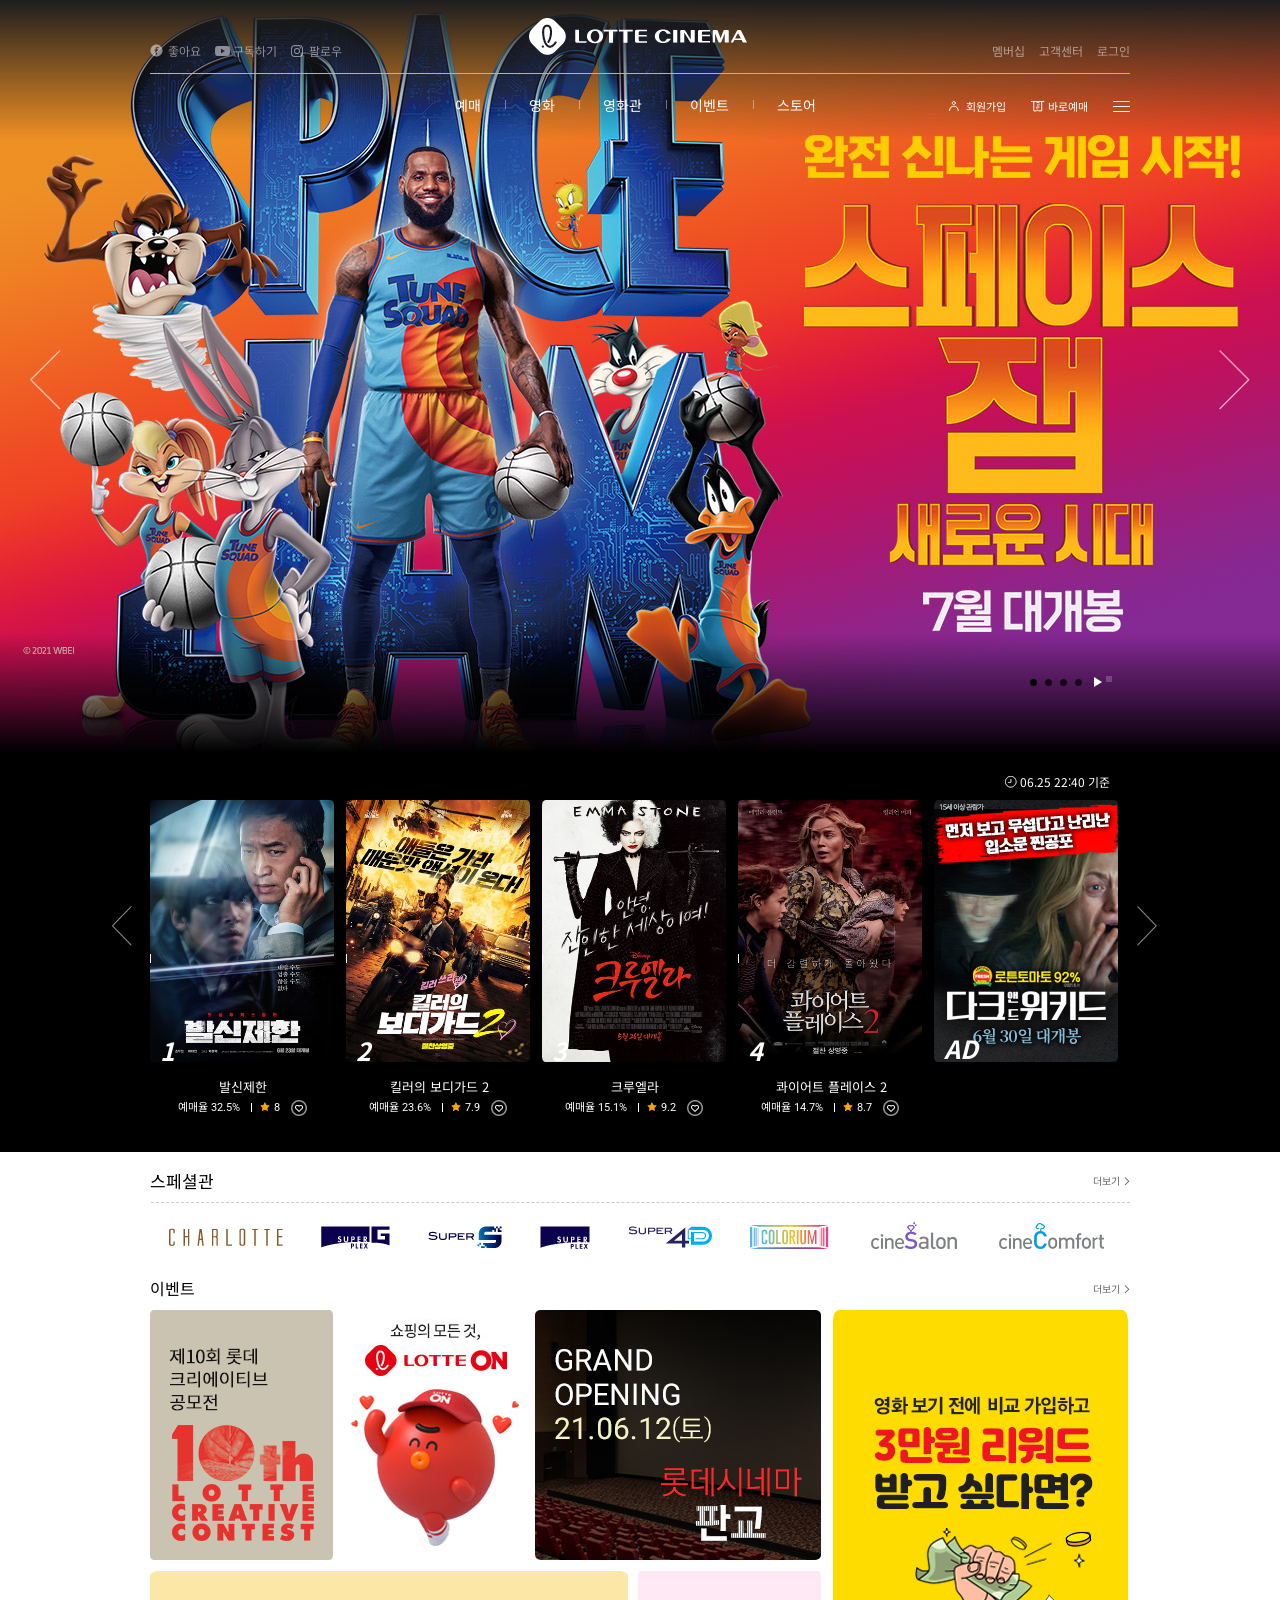
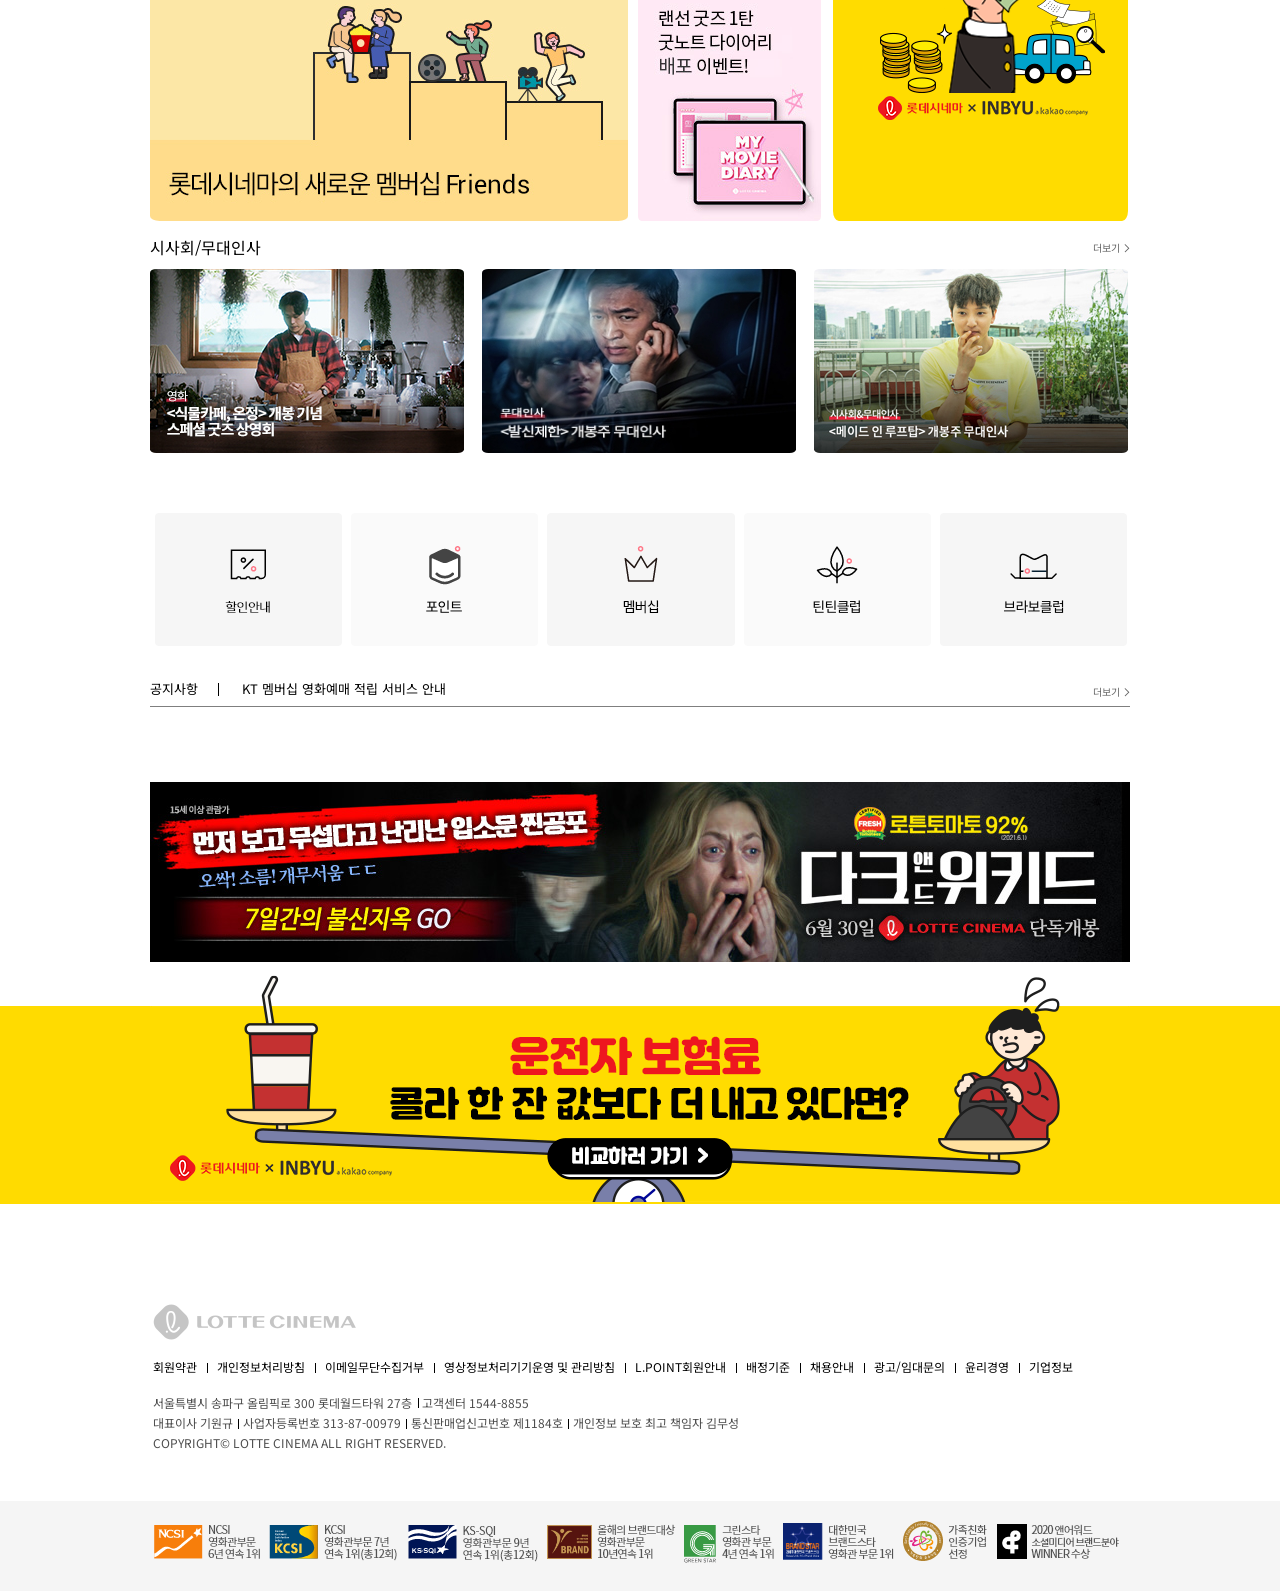
==== commit 3dc39300: "create hover" ====
--- a/index.html
+++ b/index.html
@@ -21,165 +21,239 @@
 </head>
 <body>
     <div class="header">
-        <div class="topmenu clearfix">
-            <div class="leftmenu">
-                <ul class="clearfix">
-                    <li><a href="#" class="facebook">좋아요</a></li>
-                    <li><a href="#" class="youtube">구독하기</a></li>
-                    <li><a href="#" class="instagram">팔로우</a></li>
+        <div class="menuWrap">
+            <div class="hoverWrap">
+                <ul class="hoverMenu one">
+                    <li><a href="#">예매하기</a></li>
+                    <li><a href="#">상영시간표</a></li>
+                    <li><a href="#">할인안내</a></li>
+                </ul>
+                <ul class="hoverMenu two">
+                    <li><a href="#">홈</a></li>
+                    <li><a href="#">현재상영작</a></li>
+                    <li><a href="#">상영예정작</a></li>
+                    <li><a href="#">아르떼</a></li>
+                </ul>
+                <ul class="hoverMenu three">
+                    <li><a href="#">스페셜관</a></li>
+                    <li><a href="#">서울</a></li>
+                    <li><a href="#">경기/인천</a></li>
+                    <li><a href="#">충청/대전</a></li>
+                    <li><a href="#">전라/광주</a></li>
+                    <li><a href="#">경북/대구</a></li>
+                    <li><a href="#">경남/부산/울산</a></li>
+                    <li><a href="#">강원</a></li>
+                    <li><a href="#">제주</a></li>
+                </ul>
+                <ul class="hoverMenu four">
+                    <li><a href="#">홈</a></li>
+                    <li><a href="#">영화</a></li>
+                    <li><a href="#">시사회/무대인사</a></li>
+                    <li><a href="#">HOT</a></li>
+                    <li><a href="#">제휴할인</a></li>
+                    <li><a href="#">우리동네영화관</a></li>
+                </ul>
+                <ul class="hoverMenu five">
+                    <li><a href="#">베스트</a></li>
+                    <li><a href="#">관람권</a></li>
+                    <li><a href="#">스낵음료</a></li>
+                    <li><a href="#">포토카드</a></li>
+                </ul>
+            </div>
+            <div class="topmenu clearfix">
+                <div class="leftmenu">
+                    <ul class="clearfix">
+                        <li><a href="#" class="facebook">좋아요</a></li>
+                        <li><a href="#" class="youtube">구독하기</a></li>
+                        <li><a href="#" class="instagram">팔로우</a></li>
+                        
+                    </ul>
+                </div>
+                <div class="logo"><a href="#"><img src="img/logo_wht.png" alt=""></a></div>
+                <div class="rightmenu">
+                    <ul class="clearfix">
+                        <li><a href="#" class="membership">멤버십</a></li>
+                        <li><a href="#" class="servicecenter">고객센터</a></li>
+                        <li><a href="#" class="login">로그인</a></li>
+                    </ul>
+                </div>
+            </div>
+            <div class="mainmenu">
+                <!-- <div id="hoverMenu">
                     
-                </ul>
-            </div>
-            <div class="logo"><a href="#"><img src="img/logo_wht.png" alt=""></a></div>
-            <div class="rightmenu">
-                <ul class="clearfix">
+                </div> -->
+                <div class="mainLeftBlank">
+                    
+                </div>
+                <div class="infomenu">
+                    <ul class="clearfix">
+                        <li class="hoverMe booking"><a href="#">예매</a></li>
+                        <li class="hoverMe movie"><a href="#">영화</a></li>
+                        <li class="hoverMe theater"><a href="#">영화관</a></li>
+                        <li class="hoverMe eventM"><a href="#">이벤트</a></li>
+                        <li class="hoverMe store"><a href="#">스토어</a></li>
+                    </ul>
+                </div>
+                <div class="accountmenu">
+                    <ul class="clearfix">
+                        <li><a href="#" class="nav_my">회원가입</a></li>
+                        <li><a href="#" class="nav_reserve">바로예매</a></li>
+                        <li><a href="#" class="nav_side"></a></li>
+                    </ul>
+                </div>
+            </div>
 
-                    <li><a href="#" class="membership">멤버십</a></li>
-                    <li><a href="#" class="servicecenter">고객센터</a></li>
-                    <li><a href="#" class="login">로그인</a></li>
-                </ul>
-            </div>
-        </div>
-        <div class="mainmenu">
-            <div class="mainLeftBlank">
-                
-            </div>
-            <div class="infomenu">
-                <ul class="clearfix">
-                    <li><a href="#">예매</a></li>
-                    <li><a href="#">영화</a></li>
-                    <li><a href="#">영화관</a></li>
-                    <li><a href="#">이벤트</a></li>
-                    <li><a href="#">스토어</a></li>
-                </ul>
-            </div>
-            <div class="accountmenu">
-                <ul class="clearfix">
-                    <li><a href="#" class="nav_my">회원가입</a></li>
-                    <li><a href="#" class="nav_reserve">바로예매</a></li>
-                    <li><a href="#" class="nav_side"></a></li>
-                </ul>
-            </div>
-        </div>
-    </div>
-
-    <!-- main -->
-    <!-- owl carousel -->
+        </div>
+    </div>
     <div class="main">
-        <!-- <div class="top gradient"></div>
+        <div class="top gradient"></div>
         <div class="bottom gradient"></div>
         
-        <div class="owl-nav">
-            <div class="customNextBtn custombtn"></div>
-            <div class="customPrevBtn custombtn"></div>
-        </div> -->
-        <div class="-top-carouselbox">
-            
-            <div id="owl1" class="owl-carousel owl-theme owl-loaded">
-                <div class="owl-stage-outer">
-                    <div class="owl-stage">
-                        <div class="owl-item ">
-                            <a href="#" class=""><img src="/img/Jam_1920774.jpg"></a>
+        <div class="carouselWrap">
+            <div class="owl-nav">
+                <div class="customNextBtn custombtn"></div>
+                <div class="customPrevBtn custombtn"></div>
+            </div>
+            <div id='carousel-custom-dots' class='owl-dots'> 
+                <button class='owl-dot'><div></div></button> 
+                <button class='owl-dot'><div></div></button> 
+                <button class='owl-dot'><div></div></button> 
+                <button class='owl-dot'><div></div></button> 
+                
+            </div>
+            <div id="playPause">
+                <button class='play'><div></div></button> 
+                <button class='pause'><div></div></button> 
+            </div>
+            <div class="-top-carouselbox">
+                <div id="owl1" class="owl-carousel owl-theme owl-loaded">
+                    <div class="owl-stage-outer">
+                        <div class="owl-stage">
+                            <div class="owl-item ">
+                                <a href="#" class=""><img src="/img/Jam_1920774.jpg"></a>
+                                
+                            </div>
+                            <div class="owl-item">
+                                <a href="#" class=""><img src="/img/Killer_1920774.jpg"></a>
+                            </div>
+                            <div class="owl-item">
+                                <a href="#" class=""><img src="/img/Dark_1920774.jpg "></a>
+                            </div>
+                            <div class="owl-item">
+                                <a href="#" class=""><img src="/img/Place_1920774.jpg "></a>
+                            </div>
                         </div>
-                        <div class="owl-item">
-                            <a href="#" class=""><img src="/img/Killer_1920774.jpg"></a>
+                    </div>
+                </div>
+                
+                
+            </div>
+            <!-- boxoffice -->
+            <div class="-box_nav">
+                <div class="box_customNextBtn custombtn"></div>
+                <div class="box_customPrevBtn custombtn"></div>
+            </div>
+            <div class="-boxoffice-carouselbox">
+                <div id="owl2" class="owl-carousel owl-theme owl-loaded">
+                    <div class="movie-date">
+                        <a href="#">06.25 22:40 기준</a>
+                    </div>
+                    <div class="owl-stage-outer">
+                        
+                        <div class="owl-stage">
+                            <div class="owl-item ">
+                                <a href="#" class=""><img src="img/17468_101_1.jpg">
+                                    <span class="ranknum">1</span>
+                                </a>
+                                <div class="info">발신제한
+                                    <div class="subinfo">
+                                        <span class="rateinfo">예매율 32.5%</span>
+                                        <span class="starinfo">8</span>
+                                        <span class="bookinginfo">
+                                            <button type="button" class="btn-booking"></button>
+                                        </span>
+                                    </div>
+                                </div>
+                            </div>
+                            <div class="owl-item">
+                                <a href="#" class=""><img src="img/17416_101_1.jpg">
+                                    <span class="ranknum">2</span>
+                                </a>
+                                <div class="info">킬러의 보디가드 2
+                                    <div class="subinfo">
+                                        <span class="rateinfo">예매율 23.6%</span>
+                                        <span class="starinfo">7.9</span>
+                                        <span class="bookinginfo">
+                                            <button type="button" class="btn-booking"></button>
+                                        </span>
+                                    </div>
+                                </div>
+                            </div>
+                            <div class="owl-item">
+                                <a href="#" class=""><img src="img/17387_101_1.jpg">
+                                    <span class="ranknum">3</span>
+                                </a>
+                                <div class="info">크루엘라
+                                    <div class="subinfo">
+                                        <span class="rateinfo">예매율 15.1%</span>
+                                        <span class="starinfo">9.2</span>
+                                        <span class="bookinginfo">
+                                            <button type="button" class="btn-booking"></button>
+                                        </span>
+                                    </div>
+                                </div>
+                            </div>
+                            <div class="owl-item">
+                                <a href="#" class=""><img src="img/15474_101_1.jpg">
+                                    <span class="ranknum">4</span>
+                                </a>
+                                <div class="info">콰이어트 플레이스 2
+                                    <div class="subinfo">
+                                        <span class="rateinfo">예매율 14.7%</span>
+                                        <span class="starinfo">8.7</span>
+                                        <span class="bookinginfo">
+                                            <button type="button" class="btn-booking"></button>
+                                        </span>
+                                    </div>
+                                </div>
+                            </div>
+                            <div class="owl-item AD">
+                                <a href="#" class=""><img src="img/Dark_184262.jpg">
+                                    <span class="ranknum">AD</span>
+                                </a>
+                                
+                            </div>
+                            <div class="owl-item">
+                                <a href="#" class=""><img src="img/Dark_184262.jpg">
+                                    <span class="ranknum">1</span>
+                                </a>
+                                <div class="info">크루엘라
+                                    <div class="subinfo">
+                                        <span class="rateinfo">예매율 32.3%</span>
+                                        <span class="starinfo">9.1</span>
+                                        
+                                        <span class="bookinginfo">
+                                            <button type="button" class="btn-booking"></button>
+                                        </>
+                                    </div>
+                                </div>
+                            </div>
                         </div>
-                        <div class="owl-item">
-                            <a href="#" class=""><img src="/img/Dark_1920774.jpg "></a>
-                        </div>
-                        <div class="owl-item">
-                            <a href="#" class=""><img src="/img/Place_1920774.jpg "></a>
-                        </div>
-                    </div>
-                </div>
-            </div>
-            
-        </div>
-        <div class="-boxoffice-carouselbox">
-            <div id="owl2" class="owl-carousel owl-theme owl-loaded">
-                <div class="movie-date">
-                    <a href="#">06.25 22:40 기준</a>
-                </div>
-                <div class="owl-stage-outer">
-                    
-                    <div class="owl-stage">
-                        <div class="owl-item ">
-                            <a href="#" class=""><img src="img/17468_101_1.jpg"></a>
-                            <div class="info">발신제한
-                                <div class="subinfo">
-                                    <span class="rateinfo">예매율 32.5%</span>
-                                    <span class="starinfo">8</span>
-                                    <span class="bookinginfo">
-                                        <button type="button" class="btn-booking"></button>
-                                    </span>
-                                </div>
-                            </div>
-                        </div>
-                        <div class="owl-item">
-                            <a href="#" class=""><img src="img/17416_101_1.jpg"></a>
-                            <div class="info">킬러의 보디가드 2
-                                <div class="subinfo">
-                                    <span class="rateinfo">예매율 23.6%</span>
-                                    <span class="starinfo">7.9</span>
-                                    <span class="bookinginfo">
-                                        <button type="button" class="btn-booking"></button>
-                                    </span>
-                                </div>
-                            </div>
-                        </div>
-                        <div class="owl-item">
-                            <a href="#" class=""><img src="img/17387_101_1.jpg"></a>
-                            <div class="info">크루엘라
-                                <div class="subinfo">
-                                    <span class="rateinfo">예매율 15.1%</span>
-                                    <span class="starinfo">9.2</span>
-                                    <span class="bookinginfo">
-                                        <button type="button" class="btn-booking"></button>
-                                    </span>
-                                </div>
-                            </div>
-                        </div>
-                        <div class="owl-item">
-                            <a href="#" class=""><img src="img/15474_101_1.jpg"></a>
-                            <div class="info">콰이어트 플레이스 2
-                                <div class="subinfo">
-                                    <span class="rateinfo">예매율 14.7%</span>
-                                    <span class="starinfo">8.7</span>
-                                    <span class="bookinginfo">
-                                        <button type="button" class="btn-booking"></button>
-                                    </span>
-                                </div>
-                            </div>
-                        </div>
-                        <div class="owl-item">
-                            <a href="#" class=""><img src="img/Dark_184262.jpg"></a>
-                            
-                        </div>
-                        <div class="owl-item">
-                            <a href="#" class=""><img src="img/Dark_184262.jpg"></a>
-                            <div class="info">크루엘라
-                                <div class="subinfo">
-                                    <span class="rateinfo">예매율 32.3%</span>
-                                    <span class="starinfo">9.1</span>
-                                    
-                                    <span class="bookinginfo">
-                                        <button type="button" class="btn-booking"></button>
-                                    </>
-                                </div>
-                            </div>
-                        </div>
-                    </div>
-                </div>
-            </div>
-            
-        </div>
+                    </div>
+                </div>
+                
+            </div>
+        </div>
+        
+    </div>
+    <div class="subMain">
         <div class="addinfo">
             <div class="special-theater ">
                 <div class="info">
                     스페셜관
                 </div>
                 <a href="#" class="more-btn text">더보기</a>
-
+    
                 <ul class="specialList clearfix">
                     <li><a href="#"><img src="/img/e2a94c82115c46f7b326baee6e10266a.png" alt=""></a></li>
                     <li><a href="#"><img src="/img/3ffca854b1844fdc8b54d8d9db45a03f.png" alt=""></a></li>
@@ -241,16 +315,21 @@
                           </ul>
                     </div>
                 </div>
-                <div class="bottom_movie">
+                <!-- <div class="bottom_movie">
                     <div class="image">
                         
                     </div>
-                </div>
-            </div>
-        </div>
-    </div>
-    
+                </div> -->
+            </div>
+        </div>
+
+    </div>
     <div class="banner">
+        <div class="banner01">
+            <div class="image">
+                
+            </div>
+        </div>
         <div class="banner02">
             <div class="image">
             </div>
@@ -304,276 +383,3 @@
     </div>
 </body>
 </html>
-
-<!-- <body>
-    <div class="header">
-        <div class="topmenu">
-            <div class="leftmenu">
-                <ul>
-                    <li><a href="#" class="facebook">좋아요</a></li>
-                    <li><a href="#" class="youtube">구독하기</a></li>
-                    <li><a href="#" class="instagram">팔로우</a></li>
-                    
-                </ul>
-            </div>
-            <div class="logo"><a href="#"><img src="img/logo_wht.png" alt=""></a></div>
-            <div class="rightmenu">
-                <ul>
-                    <li><a href="#" class="membership">멤버십</a></li>
-                    <li><a href="#" class="servicecenter">고객센터</a></li>
-                    <li><a href="#" class="login">로그인</a></li>
-                </ul>
-            </div>
-        </div>
-        <div class="mainmenu">
-            <div class="infomenu">
-                <ul>
-                    <li><a href="#">예매</a></li>
-                    <li><a href="#">영화</a></li>
-                    <li><a href="#">영화관</a></li>
-                    <li><a href="#">이벤트</a></li>
-                    <li><a href="#">스토어</a></li>
-                </ul>
-            </div>
-            <div class="accountmenu">
-                <ul>
-                    <li><a href="#" class="nav_my">회원가입</a></li>
-                    <li><a href="#" class="nav_reserve">바로예매</a></li>
-                    <li><a href="#" class="nav_side"></a></li>
-                </ul>
-            </div>
-        </div>
-    </div>
-
-    <div class="main">
-        <div class="top gradient"></div>
-        <div class="bottom gradient"></div>
-        
-        <div class="owl-nav">
-            <div class="customNextBtn custombtn"></div>
-            <div class="customPrevBtn custombtn"></div>
-        </div>
-        <div class="-top-carouselbox">
-            
-            <div id="owl1" class="owl-carousel owl-theme owl-loaded">
-                <div class="owl-stage-outer">
-                    <div class="owl-stage">
-                        <div class="owl-item ">
-                            <a href="#" class=""><img src="/img/Jam_1920774.jpg"></a>
-                        </div>
-                        <div class="owl-item">
-                            <a href="#" class=""><img src="/img/Killer_1920774.jpg"></a>
-                        </div>
-                        <div class="owl-item">
-                            <a href="#" class=""><img src="/img/Dark_1920774.jpg "></a>
-                        </div>
-                        <div class="owl-item">
-                            <a href="#" class=""><img src="/img/Place_1920774.jpg "></a>
-                        </div>
-                    </div>
-                </div>
-            </div>
-            
-        </div>
-        <div class="-boxoffice-carouselbox">
-            <div id="owl2" class="owl-carousel owl-theme owl-loaded">
-                <div class="movie-date">
-                    <a href="#">06.25 22:40 기준</a>
-                </div>
-                <div class="owl-stage-outer">
-                    
-                    <div class="owl-stage">
-                        <div class="owl-item ">
-                            <a href="#" class=""><img src="img/17468_101_1.jpg"></a>
-                            <div class="info">발신제한
-                                <div class="subinfo">
-                                    <span class="rateinfo">예매율 32.5%</span>
-                                    <span class="starinfo">8</span>
-                                    <span class="bookinginfo">
-                                        <button type="button" class="btn-booking"></button>
-                                    </span>
-                                </div>
-                            </div>
-                        </div>
-                        <div class="owl-item">
-                            <a href="#" class=""><img src="img/17416_101_1.jpg"></a>
-                            <div class="info">킬러의 보디가드 2
-                                <div class="subinfo">
-                                    <span class="rateinfo">예매율 23.6%</span>
-                                    <span class="starinfo">7.9</span>
-                                    <span class="bookinginfo">
-                                        <button type="button" class="btn-booking"></button>
-                                    </span>
-                                </div>
-                            </div>
-                        </div>
-                        <div class="owl-item">
-                            <a href="#" class=""><img src="img/17387_101_1.jpg"></a>
-                            <div class="info">크루엘라
-                                <div class="subinfo">
-                                    <span class="rateinfo">예매율 15.1%</span>
-                                    <span class="starinfo">9.2</span>
-                                    <span class="bookinginfo">
-                                        <button type="button" class="btn-booking"></button>
-                                    </span>
-                                </div>
-                            </div>
-                        </div>
-                        <div class="owl-item">
-                            <a href="#" class=""><img src="img/15474_101_1.jpg"></a>
-                            <div class="info">콰이어트 플레이스 2
-                                <div class="subinfo">
-                                    <span class="rateinfo">예매율 14.7%</span>
-                                    <span class="starinfo">8.7</span>
-                                    <span class="bookinginfo">
-                                        <button type="button" class="btn-booking"></button>
-                                    </span>
-                                </div>
-                            </div>
-                        </div>
-                        <div class="owl-item">
-                            <a href="#" class=""><img src="img/Dark_184262.jpg"></a>
-                            
-                        </div>
-                        <div class="owl-item">
-                            <a href="#" class=""><img src="img/Dark_184262.jpg"></a>
-                            <div class="info">크루엘라
-                                <div class="subinfo">
-                                    <span class="rateinfo">예매율 32.3%</span>
-                                    <span class="starinfo">9.1</span>
-                                    
-                                    <span class="bookinginfo">
-                                        <button type="button" class="btn-booking"></button>
-                                    </>
-                                </div>
-                            </div>
-                        </div>
-                    </div>
-                </div>
-            </div>
-            
-        </div>
-        <div class="addinfo">
-            <div class="special-theater">
-                <div class="info">
-                    스페셜관
-                </div>
-                <ul class="specialList">
-                    <li><a href="#"><img src="/img/e2a94c82115c46f7b326baee6e10266a.png" alt=""></a></li>
-                    <li><a href="#"><img src="/img/3ffca854b1844fdc8b54d8d9db45a03f.png" alt=""></a></li>
-                    <li><a href="#"><img src="/img/ff43cb260a2647dbb5f3c62b709103c4.png" alt=""></a></li>
-                    <li><a href="#"><img src="/img/c9078226c9ad4085b1b629bee2aba138.png" alt=""></a></li>
-                    <li><a href="#"><img src="/img/61fb906fbd9b4ff1b34d6e0bd78dc655.png" alt=""></a></li>
-                    <li><a href="#"><img src="/img/2a366799460a49359bf93250f50852cf.png" alt=""></a></li>
-                    <li><a href="#"><img src="/img/208a5ede362244fb8ab2e5cc3ab07529.png" alt=""></a></li>
-                    <li><a href="#"><img src="/img/5c23288d3a104f7fa4f7d3e725a2c6a8.png" alt=""></a></li>
-                </ul>
-                <a href="#" class="more-btn text">더보기</a>
-            </div>
-            <div class="event">
-                <div class="info">
-                    이벤트
-                </div>
-                <ul class="eventwrap">
-                    <li class="event_1"><a href="#"><img src="/img/8b13ab301456406c982f3162837ca093.jpg" alt=""></a></li>
-                    <li class="event_1"><a href="#"><img src="/img/00ca0af6ef4c4dd481774b91e2fb980e.jpg" alt=""></a></li>
-                    <li class="event_3"><a href="#"><img src="/img/f8505b1c5a624944b31359da8d0ae7ee.jpg" alt=""></a></li>
-                    <li class="event_4"><a href="#"><img src="/img/Inbyu_295511.png" alt=""></a></li>
-                    <li class="event_5"><a href="#"><img src="/img/54250fc5c47844bea4e6e4c212a1957e.jpg" alt=""></a></li>
-                    <li class="event_6"><a href="#"><img src="/img/8e42fbf38d414f9f8bfa3e9c527d6e32.jpg" alt=""></a></li>
-                </ul>
-                <a href="#" class="more-btn text">더보기</a>
-                
-            </div>
-            <div class="stage-greeting">
-                <div class="info">
-                    시사회/무대인사
-                </div>
-                <ul class="eventwrap">
-                    <li class="event_1"><a href="#"><img src="/img/444da69d00b54045a4da086ff64559ff.jpg" alt=""></a></li>
-                    <li class="event_1"><a href="#"><img src="/img/a8a851ef80584ad1865998a78d2bb4f8.jpg" alt=""></a></li>
-                    <li class="event_3"><a href="#"><img src="/img/9278d1e981764cbd80bec403cef46884.jpg" alt=""></a></li>
-                </ul>
-                <a href="#" class="more-btn text">더보기</a>
-                
-            </div>
-            <div class="end-menu">
-                <ul>
-                    <li><a href="#"><img src="/img/3423e358b74d49d5b12867c7d9c6f6a8.png" alt=""></a></li>
-                    <li><a href="#"><img src="/img/16b056e5e6a04c609b94a5c21e786d3b.png" alt=""></a></li>
-                    <li><a href="#"><img src="/img/9fd4a77cd6a44a39aa35d07e5bb8a010.png" alt=""></a></li>
-                    <li><a href="#"><img src="/img/3633088df0644062b53cd88b34067895.png" alt=""></a></li>
-                    <li><a href="#"><img src="/img/9c4e2721ecdd488d86df6d27e3c2a000.png" alt=""></a></li>
-                </ul>
-            </div>
-            <div class="notice">
-                <div class="info">공지사항</div>
-                <div class="news"></div>
-                <a href="#" class="more-btn text">더보기</a>
-                <div id="upwardnotice">
-                    <div id="upward">
-                        <ul>
-                            <li>KT 멤버십 영화예매 적립 서비스 안내</li>
-                            <li>마스크 착용 의무화 행정명령 시행 안내</li>
-                            <li>롯데시네마 영구VIP 서비스 종료 안내</li>
-                          </ul>
-                    </div>
-                </div>
-                <div class="bottom_movie">
-                    <div class="image">
-                        
-                    </div>
-                </div>
-            </div>
-        </div>
-    </div>
-    
-    <div class="banner">
-        <div class="image">
-        </div>
-    </div>
-    <div class="footer">
-        <div class="endLogo"></div>
-        <div class="footerwrap">
-            <ul class="info">
-                <li><a href="#">회원약관</a></li>
-                <li><a href="#">개인정보처리방침</a></li>
-                <li><a href="#">이메일무단수집거부</a></li>
-                <li><a href="#">영상정보처리기기운영 및 관리방침</a></li>
-                <li><a href="#">L.POINT회원안내</a></li>
-                <li><a href="#">배정기준</a></li>
-                <li><a href="#">채용안내</a></li>
-                <li><a href="#">광고/임대문의</a></li>
-                <li><a href="#">윤리경영</a></li>
-                <li><a href="#">기업정보</a></li>
-            </ul>
-            <div class="addresswrap">
-                <ul class="address">
-                    <li>서울특별시 송파구 올림픽로 300 롯데월드타워 27층</li>
-                    <li>고객센터 1544-8855</li>
-                </ul>
-                <ul class="ceo">
-                    <li>대표이사 기원규</li>
-                    <li>사업자등록번호 313-87-00979</li>
-                    <li>통신판매업신고번호 제1184호</li>
-                    <li>개인정보 보호 최고 책임자 김무성</li>
-                </ul>
-                <div>COPYRIGHT© LOTTE CINEMA ALL RIGHT RESERVED.</div>
-            </div>
-            
-        </div>
-    </div>
-    
-    <div class="end-award">
-        <ul class="image">
-            <li><img src="img/footer_award_NCSI6.png" alt=""></li>
-            <li><img src="img/footer_award_kcsi.png" alt=""></li>
-            <li><img src="img/footer_award_kssqi-1.png" alt=""></li>
-            <li><img src="img/footer_award_brandcinema.png" alt=""></li>
-            <li><img src="img/footer_award_greenstar.png" alt=""></li>
-            <li><img src="img/footer_award_brandstar.png" alt=""></li>
-            <li><img src="img/footer_award_familyship.png" alt=""></li>
-            <li><img src="img/footer_award_winner.png" alt=""></li>
-        </ul>
-    </div>
-</body> -->
--- a/css/style.css
+++ b/css/style.css
@@ -14,7 +14,8 @@
   --text-large: 14px;
 
   /* max */
-  --max-width: 980px;
+  --max-width: 1920px;
+  --min-width: 980px;
 }
 
 * {
@@ -29,97 +30,115 @@
   margin: 0 auto;
   font-family: "Noto Sans KR", sans-serif;
 }
-
+/* -----------------------------------header-------------------------------------------- */
 .header {
-  position: relative;
+  min-width: var(--min-width);
+  max-width: 1920px;
+  overflow: hidden;
+  width: 100%;
+  margin: 0 auto;
+}
+.header .menuWrap {
+  position: absolute;
+  min-width: var(--min-width);
   width: 100%;
   top: 0;
-  height: 200px;
+  left: 0;
+  z-index: 5;
+}
+.header .menuWrap .hoverWrap {
+  display: none;
+  width: 100%;
+  position: absolute;
+  top: 125px;
+  left: 0;
   background-color: #000;
-}
-.header .topmenu {
-  position: absolute;
-  top: -0.8px;
+  opacity: 0.5;
+  text-align: center;
+}
+.header .menuWrap .hoverWrap .hoverMenu {
+  margin: 0 auto;
+  display: none;
+  text-align: center;
+}
+
+.header .menuWrap .hoverWrap .hoverMenu li {
+  float: left;
+  padding: 5px 0;
+}
+.header .menuWrap .hoverWrap .hoverMenu li a {
+  color: #ffffff;
+  font-size: 14px;
+  padding: 0 10px;
+}
+.header .menuWrap .topmenu {
   border-bottom: 1px solid var(--grey-color4);
-  max-width: var(--max-width);
-  width: 100%;
-  height: 71px;
+  max-width: 980px;
+  width: 980px;
+  /* height: 71px; */
+  height: 100%;
   font-size: 12px;
+  margin: 0 auto;
   text-align: center;
-  z-index: 2;
-}
-/* ----------menu--------------- */
-
-/* ---------------topmenu-------------- */
-.header .topmenu {
-  position: absolute;
-  max-width: 980px;
-  width: 100%;
-  height: 70px;
-  left: 50%;
-  right: 50%;
-  margin-left: -495px;
-  z-index: 3;
-}
-.header .topmenu a {
+  padding-bottom: 14px;
+}
+.header .menuWrap .topmenu ul {
+  margin: 0;
+  padding: 0;
+  opacity: 0.5;
+}
+.header .menuWrap .topmenu a {
   color: var(--grey-color5);
 }
+
 /* --------leftmenu----------- */
-.header .topmenu .leftmenu {
-  position: absolute;
-  width: 220px;
-  height: 30px;
-  top: 40px;
-}
-.header .topmenu ul {
-  opacity: 0.5;
-}
-.header .topmenu .leftmenu li {
+.header .menuWrap .topmenu .leftmenu,
+.header .menuWrap .topmenu .rightmenu {
+  padding-top: 42px;
+}
+.header .menuWrap .topmenu .leftmenu {
+  float: left;
+}
+.header .menuWrap .topmenu .leftmenu li {
   float: left;
   margin-right: 14px;
 }
 
-.header .topmenu .leftmenu li a {
+.header .menuWrap .topmenu .leftmenu li a {
   font-size: 12px;
   color: #fff;
 }
-.header .topmenu .leftmenu li .facebook {
+.header .menuWrap .topmenu .leftmenu li .facebook {
   background: url(/img/gnb_facebook_wht.png) no-repeat 0 center;
   padding-left: 18px;
 }
-.header .topmenu .leftmenu li .youtube {
+.header .menuWrap .topmenu .leftmenu li .youtube {
   background: url(/img/gnb_youtube_wht.png) no-repeat 0 center;
   padding-left: 18px;
 }
-.header .topmenu .leftmenu li .instagram {
+.header .menuWrap .topmenu .leftmenu li .instagram {
   background: url(/img/gnb_follow_wht.png) no-repeat 0 center;
   padding-left: 18px;
 }
 /* -----------logo-------------- */
-.header .topmenu .logo {
-  position: absolute;
-  width: 219px;
-  height: 40px;
-  margin-left: -111px;
+.header .menuWrap .topmenu .logo {
+  display: inline-block;
   text-align: center;
-  left: 50%;
-  right: 50%;
-  top: 19px;
+  padding-top: 18px;
+  padding-right: 57px;
 }
 
 /* -----rightmenu------------ */
 
-.header .topmenu .rightmenu {
-  position: absolute;
-  right: 0;
-  top: 40px;
-}
-
-.header .topmenu .rightmenu ul li {
+.header .menuWrap .topmenu .rightmenu {
+  float: right;
+}
+
+.header .menuWrap .topmenu .rightmenu ul li {
   float: left;
   margin-left: 14px;
 }
-.header .topmenu .rightmenu ul li a {
+.header .menuWrap .topmenu .rightmenu ul li a {
   font-size: 12px;
   color: #fff;
 }
@@ -130,31 +149,48 @@
   width: 100%;
   height: 46px;
   margin: 0 auto;
-  position: absolute;
-  left: -50%;
-  right: -50%;
-  top: 81px;
   z-index: 3;
+  padding-top: 18px;
+  position: relative;
+}
+.header .mainmenu #hoverMenu {
+  /* background-color: #000;
+  opacity: 0.3; */
+}
+.header .mainmenu #hoverMenu ul {
+  /* float: left; */
+}
+.header .mainmenu #hoverMenu ul li {
+  /* float: left; */
+}
+.header .mainmenu #hoverMenu ul li a {
+}
+.header .mainmenu .mainLeftBlank {
+  float: left;
+  width: 305px;
+  height: 22px;
 }
 .header .mainmenu a {
   color: var(--white-color);
 }
 
-/* ---------infomenu---------- */
 .header .mainmenu .infomenu {
-  position: absolute;
-  left: 25.6%;
-}
-.header .mainmenu .infomenu ul li {
-  position: relative;
-  float: left;
-  padding-left: 50px;
-}
-/* mainmenu 옆줄 */
-.header .mainmenu .infomenu ul li::before {
+  text-align: center;
+  display: inline-block;
+}
+
+.header .mainmenu .infomenu > ul > li {
+  float: left;
+  position: relative;
+  padding-left: 48px;
+}
+.header .mainmenu .infomenu > ul > li:first-child {
+  padding-left: 0;
+}
+.header .mainmenu .infomenu > ul > li::before {
+  position: absolute;
   content: "";
   opacity: 0.4;
-  position: absolute;
   left: 24px;
   top: 55%;
   height: 9px;
@@ -162,53 +198,65 @@
   padding: 0 15px;
   border-left: 1px solid #fff;
 }
-.header .mainmenu .infomenu ul li:first-child::before {
+.header .mainmenu .infomenu > ul > li:first-child::before {
   border-left: none;
 }
+
 .header .mainmenu .infomenu ul li a {
   font-size: 14px;
 }
-
-/* ----------accountmenu---------- */
+/* .header .mainmenu .infomenu ul .hoverMe .hoverMenu {
+}
+.header .mainmenu .infomenu ul .hoverMe .hoverMenu li {
+} */
+/* 0------------------------------------------------------------------------- */
 .header .mainmenu .accountmenu {
-  position: absolute;
-  right: 0.7%;
+  float: right;
 }
 .header .mainmenu .accountmenu ul li {
   float: left;
   margin-left: 25px;
 }
-
+.header .mainmenu .accountmenu ul li:first-child {
+  margin-left: 0;
+}
 .header .mainmenu .accountmenu ul li a {
   font-size: 11px;
 }
 
-.header .mainmenu .accountmenu .nav_my {
+.header .mainmenu .accountmenu ul li .nav_my {
   background: url(/img/nav_side_my_wht.png) no-repeat 0 center;
   padding-left: 17px;
 }
-.header .mainmenu .accountmenu .nav_reserve {
+.header .mainmenu .accountmenu ul li .nav_reserve {
   background: url(/img/nav_side_reserve_wht.png) no-repeat 0 center;
   padding-left: 17px;
 }
-.header .mainmenu .accountmenu .nav_side {
+.header .mainmenu .accountmenu ul li .nav_side {
   background: url(/img/nav_side_all_wht.png) no-repeat 0 center;
   padding-left: 17px;
 }
 
 /* --------main---------- */
 .main {
-  position: absolute;
-  width: 100%;
-  min-width: 1920px;
-  height: 774px;
+  /* min-width: var(--min-width);
+  max-width: 1920px;
+  overflow: hidden;
+  width: 100%;
+  height: 100%;
+  margin: 0 auto;
+  position: relative; */
+  background-color: #000;
+}
+/* oustsidetool */
+.main .gradient {
+  position: absolute;
   top: 0;
-  background-color: #000;
-}
-/* oustsidetool */
-
+  left: 0;
+  width: 980px;
+  min-width: var(--min-width);
+}
 .main .top {
-  position: absolute;
   width: 100%;
   height: 140px;
   background: linear-gradient(
@@ -219,7 +267,8 @@
   z-index: 2;
 }
 .main .bottom {
-  position: absolute;
+  /*   */
+
   width: 100%;
   top: 634px;
   height: 140px;
@@ -233,73 +282,164 @@
 }
 
 .main .owl-nav {
-  position: absolute;
-  width: 100%;
-  height: 1px;
-  top: 45%;
+  min-width: var(--min-width);
+  max-width: 1920px;
+  overflow: hidden;
+  width: 100%;
+  position: absolute;
+  top: 350px;
   z-index: 2;
 }
+
+.main .-box_nav {
+  min-width: var(--min-width);
+  max-width: 1116px;
+  overflow: hidden;
+  width: 100%;
+  position: absolute;
+  right: 50%;
+  left: auto;
+  margin: 0px -558px 0 0;
+  bottom: 186px;
+  z-index: 2;
+}
 .main .owl-nav .custombtn {
-  position: absolute;
   width: 31px;
   height: 60px;
   cursor: pointer;
-}
+  margin: 0px 30px;
+}
+.main .-box_nav .custombtn {
+  width: 31px;
+  height: 60px;
+  cursor: pointer;
+  margin: 0px 30px;
+}
+
 .main .owl-nav .customNextBtn {
   background: url(/img/arr_rg_31_wht.png) no-repeat;
-  right: 0;
+  float: right;
 }
 .main .owl-nav .customPrevBtn {
   background: url(/img/arr_lf_31_wht.png) no-repeat;
-}
-
+  float: left;
+}
+.main .-box_nav .box_customNextBtn {
+  background: url(/img/arr_rg_31_wht.png) no-repeat;
+  background-size: 20px 40px;
+  float: right;
+}
+.main .-box_nav .box_customPrevBtn {
+  background: url(/img/arr_lf_31_wht.png) no-repeat;
+  background-size: 20px 40px;
+  float: left;
+}
 /* ------------.-top-carouselbox -----------*/
-
-.main .-top-carouselbox {
-  position: absolute;
+.main .carouselWrap {
+  min-width: var(--min-width);
+  max-width: 1920px;
+  overflow: hidden;
+  width: 100%;
+  height: 100%;
+  margin: 0 auto;
+  position: relative;
+}
+
+.main .carouselWrap .-top-carouselbox {
   width: 1920px;
   height: 774px;
   margin: 0 auto;
-  left: -50%;
-  right: -50%;
   z-index: 1;
-}
-.main .-boxoffice-carouselbox .movie-date {
-  position: absolute;
-  z-index: 2;
-  bottom: 107%;
-  right: -20px;
+  position: absolute;
+  left: 50%;
+  top: 0;
+  width: 1920px;
+  margin-left: -960px;
+}
+.main .carouselWrap .-boxoffice-carouselbox .movie-date {
+  bottom: 10%;
+  right: 5px;
   width: 120px;
-  height: 15px;
-}
-.main .-boxoffice-carouselbox .movie-date a {
+  height: 100%;
+  position: absolute;
+  display: inline-block;
+}
+.main .carouselWrap .-boxoffice-carouselbox .movie-date a {
   color: #fff;
   z-index: 2;
   font-size: 12px;
   background: url(/img/time2.png) no-repeat 0 center;
-}
-
-#owl1 .owl-dots {
+  padding-left: 15px;
+}
+.main .carouselWrap {
+}
+.main .carouselWrap .owl-dots {
   position: absolute;
   right: 50%;
   left: auto;
   top: auto;
-  bottom: 95px;
-  margin: 0 -455px 0 0;
-}
-
-#owl1 .owl-dots .owl-dot {
-  background-color: transparent;
-  color: inherit;
-  border: none;
-  padding: 0 !important;
-  font: inherit;
+  bottom: 461px;
+  margin: 0px -446px 0 0;
+  z-index: 4;
+}
+.main .carouselWrap .owl-dots .owl-dot {
+  width: 7px;
+  float: left;
+  height: 7px;
+  margin: 5px 4px;
+  background: black;
+  opacity: 0.7;
+  display: block;
+  -webkit-backface-visibility: visible;
+  transition: opacity 0.2s ease;
+  border-radius: 30px;
+  outline: 0;
+  border: 0;
+}
+.main .carouselWrap #playPause {
+  position: absolute;
+  right: 50%;
+  left: auto;
+  top: auto;
+  bottom: 461px;
+  margin: 0px -472px 4px 0;
+  z-index: 4;
+}
+.main .carouselWrap #playPause .play {
+  width: 0;
+  height: 0;
+  border-top: 5px solid transparent;
+  border-left: 8px solid white;
+  border-bottom: 5px solid transparent;
+  opacity: 1;
+}
+.main .carouselWrap #playPause .pause {
+  width: 6px;
+  height: 6px;
+
+  background-color: white;
+  opacity: 0.2;
+}
+/* .main .carouselWrap #playPause .play:focus,
+.main .carouselWrap #playPause .pause:focus,
+.main .carouselWrap #playPause .play:active,
+.main .carouselWrap #playPause .pause:active {
+  opacity: 1;
+} */
+.main .carouselWrap #playPause .play.selected,
+.main .carouselWrap #playPause .pause.selected {
+  opacity: 1;
+}
+.main .carouselWrap .owl-dots .owl-dot.active,
+.main .carouselWrap .owl-dots .owl-dot:hover,
+.main .carouselWrap .owl-dots .owl-dot:focus {
   cursor: pointer;
+  opacity: 1;
 }
 
 /* --------boxoffice-carouselbox---------- */
 /* .-boxoffice-carouselbox {
-  position: absolute;
+   
   top: 774px;
   width: 100%;
   height: 352px;
@@ -310,13 +450,13 @@
   background-color: #000;
 } */
 .-boxoffice-carouselbox {
-  position: relative;
   top: 774px;
   width: 100%;
   height: 352px;
   margin: 0 auto;
   z-index: 4;
   background-color: #000;
+  padding-top: 800px;
 }
 .-boxoffice-carouselbox .owl-carousel {
   position: absstolute;
@@ -329,10 +469,28 @@
 #owl2 .owl-dots {
   display: none;
 }
+
 #owl2 .owl-item img {
+  position: relative;
   width: 184px;
   height: 262px;
   border-radius: 2%;
+}
+#owl2 .owl-item a {
+  width: 100%;
+  height: 100%;
+}
+#owl2 .owl-item a .ranknum {
+  position: absolute;
+  bottom: 50px;
+  left: 10px;
+  font-size: 25px;
+  color: white;
+  font-style: italic;
+  font-weight: bold;
+}
+#owl2 .AD a .ranknum {
+  bottom: -4px;
 }
 #owl2 .owl-item .info {
   color: #fff;
@@ -350,7 +508,6 @@
   margin-right: 10px;
 }
 #owl2 .owl-item .subinfo > span {
-  position: relative;
   margin-left: 8px;
   font-family: "Roboto", "Noto Sans KR";
 }
@@ -372,15 +529,15 @@
   font-size: var(--text-small);
 }
 #owl2 .owl-item .starinfo {
-  background: url(/img/ic_star.png) no-repeat 9px 20%;
-  padding-left: 20px;
+  background: url(/img/ic_star.png) no-repeat 9px 45%;
+  padding-left: 23px;
   font-size: var(--text-small);
+  position: relative;
 }
 #owl2 .owl-item .bookinginfo .btn-booking {
   width: 16px;
   height: 16px;
   background-color: transparent;
-  margin-left: 10px;
   background: url(/img/heart_rnd_16_off.png);
 }
 
@@ -392,7 +549,6 @@
   display: inline-block;
 }
 #owl2 .owl-item .booking-icon {
-  position: absolute;
   width: 16px;
   height: 16px;
   margin: 0;
@@ -402,41 +558,44 @@
 }
 
 /* ------------------addinfo-=--------------- */
-.addinfo {
-  position: relative;
-  top: 787px;
-  max-width: 980px;
-  width: 100%;
+.subMain {
+  min-width: var(--min-width);
+  width: 980px;
   height: 100%;
   margin: 0 auto;
-  /* background-color: purple; */
+  padding-top: 16px;
+  overflow: hidden;
+}
+.subMain .addinfo .info {
+  display: inline-block;
+  padding-bottom: 10px;
 }
 /* same tag */
-.addinfo .more-btn {
-  position: absolute;
-  right: 0;
-  top: 5px;
-}
-.addinfo .event .more-btn {
+.subMain .addinfo .more-btn {
+  float: right;
+  padding-top: 12px;
+}
+.subMain .addinfo .event .more-btn {
   right: 10px;
 }
-.addinfo .more-btn.text {
-  background: url(/img/arr_rg_6.png) no-repeat right 3.5px;
+.subMain .addinfo .more-btn.text {
+  background: url(/img/arr_rg_6.png) no-repeat right 8.5px;
   width: auto;
-  padding: 0 10px 0 0;
+  padding: 5px 10px 0 0;
   color: #666666;
   font-size: 10px;
+  vertical-align: super;
 }
 /* ---------------------------------------- */
 /* specialtheater */
-.addinfo .special-theater {
-  position: absolute;
+.subMain .addinfo .special-theater {
   width: 100%;
   height: 100px;
   /* background-color: pink; */
-  top: 35px;
-}
-.addinfo .special-theater::before {
+  /* top: 35px; */
+  position: relative;
+}
+.subMain .addinfo .special-theater::before {
   content: "";
   opacity: 1;
   position: absolute;
@@ -449,213 +608,192 @@
   border-bottom: 1px dashed #000;
   opacity: 0.2;
 }
-.addinfo .special-theater {
-  float: left;
-  position: absolute;
-  top: -3px;
-  left: 0;
+.subMain .addinfo .special-theater {
   font-size: 17px;
 }
 
-.addinfo .special-theater .specialList {
-  position: absolute;
-  width: 980px;
-  height: 62px;
-  top: 42px;
-  left: -6px;
-}
-.addinfo .special-theater .specialList li {
+.subMain .addinfo .special-theater .specialList {
+  width: 980px;
+  /* height: 62px; */
+  /* top: 42px;
+  left: -6px; */
+}
+.subMain .addinfo .special-theater .specialList li {
   float: left;
   padding: 19px;
 }
 /* -----------event---------------------- */
-.addinfo .event {
-  position: relative;
-  top: 138px;
-  width: 991px;
-  height: 540px;
-  /* background-color: #000; */
-}
-.addinfo .event li {
-  position: relative;
-  float: left;
-  margin-left: 11px;
+.subMain .addinfo .event {
+  /* background-color: red; */
+}
+.subMain .addinfo .event li {
+  float: left;
+  margin-right: 7px;
   margin-bottom: 11px;
-}
-.addinfo li img {
+  box-sizing: border-box;
+}
+.subMain .addinfo li img {
   border-radius: 2%;
 }
-.addinfo .event .event_1 {
+.subMain .addinfo .event .event_1 {
+  width: 185.5px;
+  height: 250px;
+}
+.subMain .addinfo .event .event_3 {
+  width: 285px;
+  height: 250px;
+}
+.subMain .addinfo .event .event_4 {
+  float: right;
+  width: 290px;
+  height: 511px;
+}
+.subMain .addinfo .event .event_5 {
+  width: 478px;
+  height: 250px;
+  margin-right: 10px;
+}
+.subMain .addinfo .event .event_6 {
   width: 182px;
   height: 250px;
 }
-.addinfo .event .event_3 {
-  width: 285px;
-  height: 250px;
-}
-.addinfo .event .event_4 {
-  width: 296px;
-  height: 511px;
-  margin-left: 12px;
-}
-.addinfo .event .event_5 {
-  width: 478px;
-  height: 250px;
-  top: -260px;
-}
-.addinfo .event .event_6 {
-  width: 182px;
-  height: 250px;
-  top: -260px;
-}
-.addinfo .event .eventwrap {
-  position: absolute;
-  top: 30px;
-  left: -12px;
-}
-.addinfo .event .eventwrap::after {
-  content: "";
-  display: block;
-  clear: both;
-  margin: 0;
-  padding: 0;
-}
+
 /* -------------stagegreeting------------------ */
-.addinfo .stage-greeting {
-  position: absolute;
-  width: 980px;
-  height: 215px;
-  top: 700px;
-}
-.addinfo .stage-greeting li {
-  float: left;
-  padding-top: 10px;
-}
-.addinfo .stage-greeting li:nth-child(2) {
-  padding: 10px 18px 0 18px;
+.subMain .addinfo .stage-greeting {
+  width: 980px;
+  padding: 3px 0 50px 0;
+}
+
+.subMain .addinfo .stage-greeting li {
+  float: left;
+}
+.subMain .addinfo .stage-greeting li:nth-child(2) {
+  padding: 0px 18px 0 18px;
 }
 /* ----------endmenu---------- */
-.addinfo .end-menu {
-  position: absolute;
+.subMain .addinfo .end-menu {
   width: 990px;
   height: 135px;
   top: 965px;
-  /* background-color: #000; */
-}
-.addinfo .end-menu li {
+  padding-bottom: 36px;
+}
+.subMain .addinfo .end-menu li {
   float: left;
   padding: 4.5px;
 }
 
 /* ----------notice------------- */
-.addinfo .notice {
-  position: absolute;
-  width: 980px;
-  top: 1140px;
+.subMain .addinfo .notice {
+  width: 980px;
+  position: relative;
   height: auto;
   font-size: 13px;
 }
-.addinfo .notice::before {
-  position: absolute;
+.subMain .addinfo .notice .info {
+  position: relative;
+}
+.subMain .addinfo .notice::before {
   content: "";
+  position: absolute;
   border-bottom: 1px solid #000;
   width: 980px;
   top: 27px;
   opacity: 0.5;
 }
-.addinfo .notice .info::before {
-  position: absolute;
+.subMain .addinfo .notice .info::before {
   content: "";
+  position: absolute;
   border-right: 0.7px solid #000;
   top: 4px;
   height: 13px;
   left: 68px;
 }
-.addinfo .notice #upwardnotice {
-  /* padding: 50px 100px; */
-  position: absolute;
+.subMain .addinfo .notice #upwardnotice {
+  position: absolute;
+
   top: 0;
   left: 92px;
   width: 300px;
   display: inline-block;
 }
-.addinfo .notice #upwardnotice #upward {
+.subMain .addinfo .notice #upwardnotice #upward {
   height: 20px;
   overflow: hidden;
 }
-.addinfo .notice #upwardnotice #upward ul {
-  position: relative;
-}
-
-/*----------- .bottom_movie---------- */
-.addinfo .notice .bottom_movie {
-  position: absolute;
-  top: 100px;
-  width: 980px;
+.subMain .addinfo .notice #upwardnotice #upward ul {
+}
+
+/* ---------banner------------ */
+.banner {
+  padding: 0px 0 100px 0;
+  text-align: center;
+}
+.banner .banner01 {
+  min-width: var(--min-width);
+  width: 980px;
+  margin: 0 auto;
+
   height: 180px;
-}
-.addinfo .notice .bottom_movie .image {
+  padding-top: 74px;
+}
+.banner .banner01 .image {
   height: 180px;
   background: url(/img/Dark_980180.jpg) no-repeat 0 center;
 }
-
-/* ---------banner------------ */
-.banner {
-  position: relative;
-  width: 100%;
-  height: 210px;
-  top: 2450px;
+.banner .banner02 {
   background-color: rgb(255, 219, 0);
-}
-
-.banner .image {
-  position: relative;
-  top: -44px;
-  max-width: 980px;
-  margin: 0 auto;
-  width: 980px;
-  height: 240px;
-  background: url(/img/Inbyu_980240.png) no-repeat 0 center;
+  position: relative;
+  z-index: 1;
+}
+.banner .banner02::after {
+  content: "";
+  width: 100%;
+  height: 44px;
+  position: absolute;
+  top: 0;
+  left: 0;
+  background-color: white;
+  z-index: -1;
+}
+.banner .banner02 .image {
+  width: 980px;
+  margin: 0 auto;
+  height: 242px;
+  background: url(/img/Inbyu_980240.png) no-repeat;
+  z-index: 1;
 }
 
 /* ----------footer------------- */
 .footer {
-  position: relative;
   max-width: 980px;
   width: 100%;
   height: 100%;
   margin: 0 auto;
   width: 980px;
-  height: 240px;
-  /* background-color: #000; */
-  top: 2550px;
   font-size: 12px;
+  padding-left: 5px;
   color: #4d4d4d;
 }
 .footer .endLogo {
   width: 203px;
   height: 36px;
-  background: url(/img/logo_footer.gif);
-}
-.footer .footerwrap {
-  position: absolute;
-  height: 200px;
-  top: 50px;
-  left: -20px;
+  background: url(/img/logo_footer.gif) no-repeat;
+  padding-bottom: 18px;
 }
 .footer .footerwrap li {
+  position: relative;
 }
 .footer .footerwrap .info {
-  padding-left: 10px;
-  margin-bottom: 30px;
+  padding-bottom: 19px;
 }
 .footer .footerwrap .info li {
-  position: relative;
   float: left;
   margin-right: 10px;
   padding-left: 10px;
 }
-
+.footer .footerwrap .info li:first-child {
+  padding-left: 0;
+}
 .footer .footerwrap .info li::before {
   content: "";
   position: absolute;
@@ -673,18 +811,15 @@
 
 /* ----------------addresswrap----------- */
 .footer .footerwrap .addresswrap {
-  position: absolute;
   width: 895px;
   left: 20px;
-  height: 15px;
-  line-height: 17px;
 }
 .footer .footerwrap .addresswrap .address {
   display: inline-block;
 }
 .footer .footerwrap .addresswrap .address li {
   float: left;
-
+  position: relative;
   padding-right: 10px;
 }
 .footer .footerwrap .addresswrap .address li:first-child::before {
@@ -702,6 +837,7 @@
 }
 .footer .footerwrap .addresswrap .ceo li {
   float: left;
+  position: relative;
   margin-right: 10px;
 }
 .footer .footerwrap .addresswrap .ceo li::before {
@@ -709,68 +845,30 @@
   position: absolute;
   border-left: 1px solid #000;
   height: 10px;
-  top: 153%;
+  top: 30%;
   margin-left: -5px;
 }
 .footer .footerwrap .addresswrap .ceo li:first-child:before {
   border-left: none;
 }
-/* ---------end award-------- */
-/* .end-award {
-  position: absolute;
+
+.end-award {
+  /* width: 100%;
+  height: 100%;
+
+  background: #f5f5f5; */
+  min-width: 980px;
+  margin: 50px auto 0;
+  padding: 20px 0;
   background: #f5f5f5;
-  width: 100%;
-  height: 82px;
-  top: 2500px;
 }
 .end-award .image {
-  position: relative;
-  left: 51%;
-  margin-left: -489px;
-  height: 82px;
-  width: 990px;
-  overflow: hidden;
-}
-.end-award ul li {
+  margin: 0 auto;
+
+  max-width: 980px;
+  height: 50px;
+}
+.end-award .image li {
   float: left;
   margin: 0 4px;
-} */
-
-.end-award {
-  position: relative;
-  width: 100%;
-  height: 76px;
-  top: 2490px;
-  background: #f5f5f5;
-}
-.end-award .image {
-  position: relative;
-  top: 20px;
-  max-width: 980px;
-  margin: 0 auto;
-  width: 980px;
-  height: 50px;
-}
-.end-award .image li {
-  float: left;
-}
-/* ---------media----------- */
-@media (max-width: 976px) {
-  .header .topmenu {
-    left: 495px;
-  }
-  .header .topmenu .logo {
-    left: 50%;
-    margin-left: -85px;
-  }
-}
-
-@media (max-width: 1050px) {
-  .-boxoffice-carouselbox {
-    max-width: 1050px;
-    width: 1050px;
-  }
-  .addinfo {
-    margin-left: 30px;
-  }
-}
+}
--- a/css/default.css
+++ b/css/default.css
@@ -21,3 +21,15 @@
 .clearfix:after {
   clear: both;
 }
+/* .button:focus {
+  color: #000;
+  outline: 0;
+} */
+button {
+  background-color: transparent;
+  background-repeat: no-repeat;
+  border: none;
+  cursor: pointer;
+  overflow: hidden;
+  outline: none;
+}
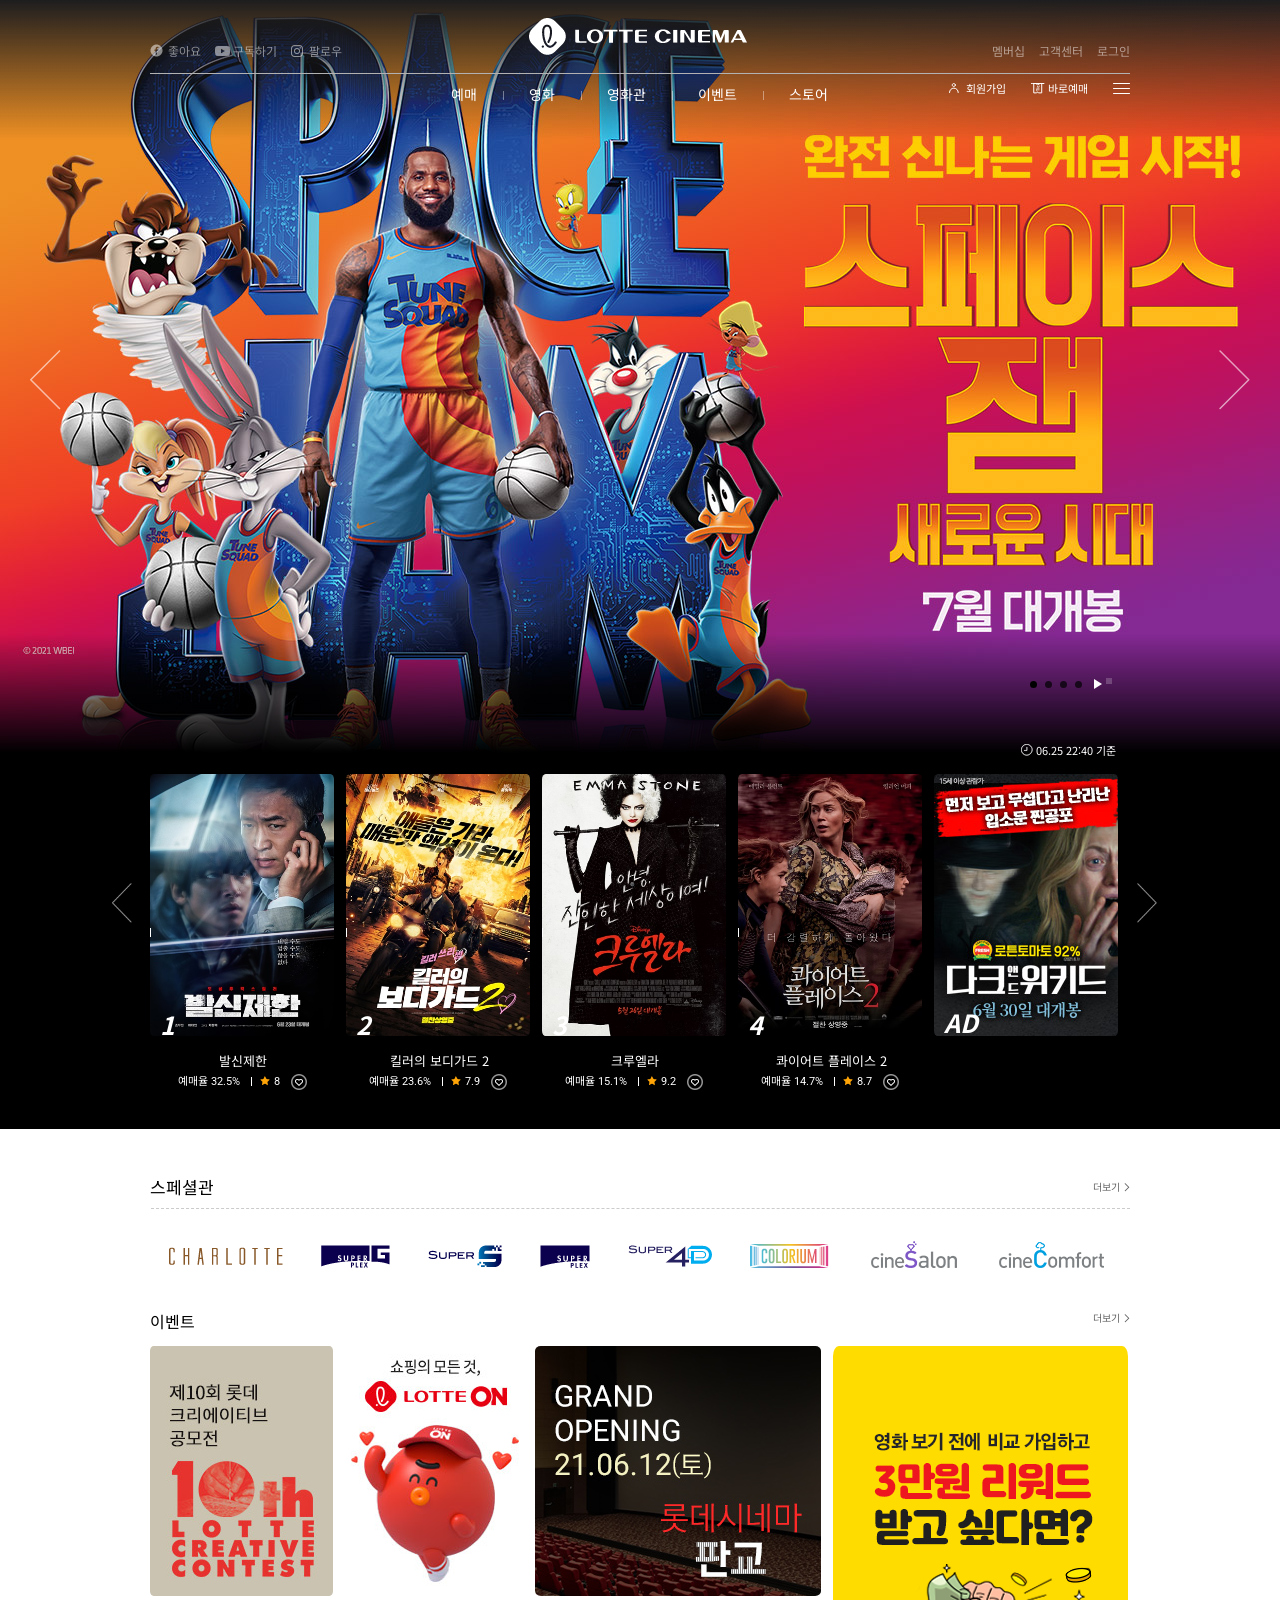
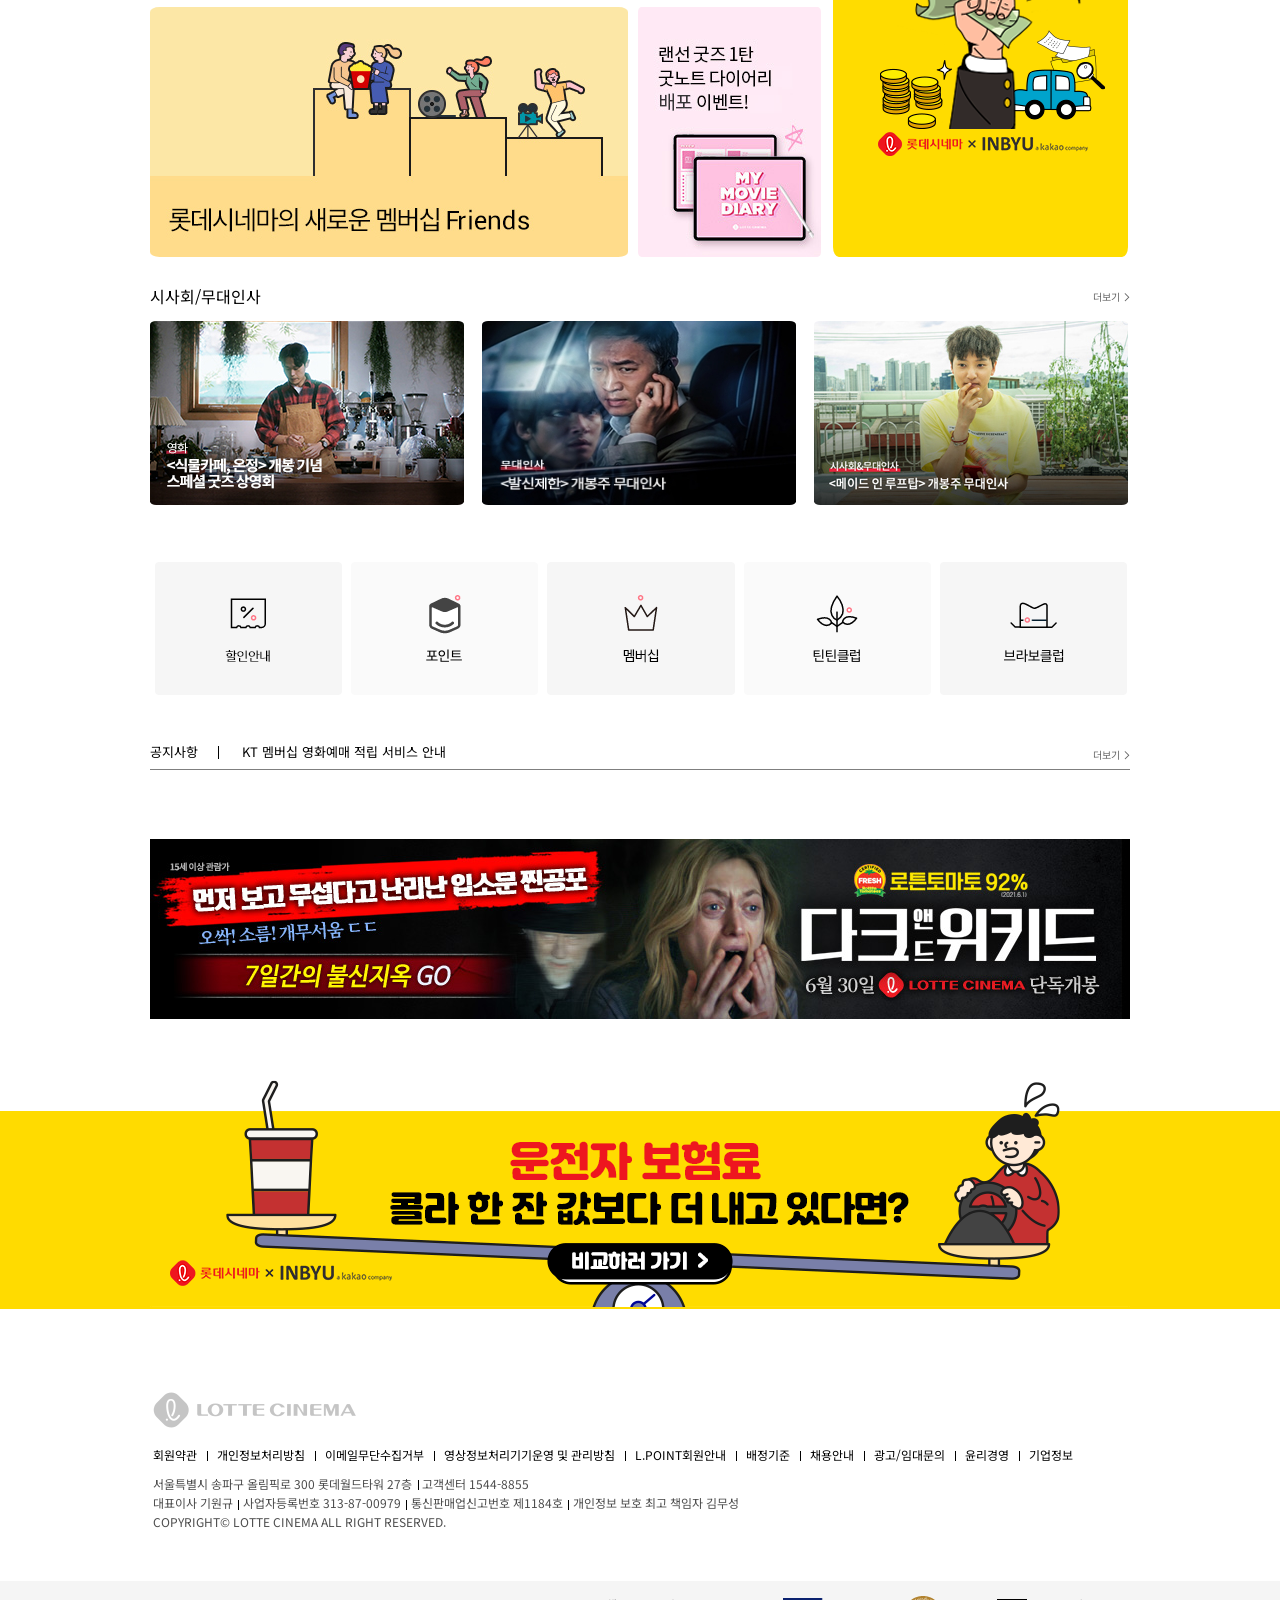
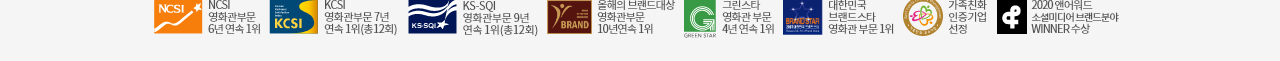
==== commit 17b2e4df: "end" ====
--- a/index.html
+++ b/index.html
@@ -108,8 +108,10 @@
     <div class="main">
         <div class="top gradient"></div>
         <div class="bottom gradient"></div>
-        
         <div class="carouselWrap">
+            <div class="movie-date">
+                <a href="#">06.25 22:40 기준</a>
+            </div>
             <div class="owl-nav">
                 <div class="customNextBtn custombtn"></div>
                 <div class="customPrevBtn custombtn"></div>
@@ -155,13 +157,17 @@
             </div>
             <div class="-boxoffice-carouselbox">
                 <div id="owl2" class="owl-carousel owl-theme owl-loaded">
-                    <div class="movie-date">
+                    <!-- <div class="movie-date">
                         <a href="#">06.25 22:40 기준</a>
-                    </div>
+                    </div> -->
                     <div class="owl-stage-outer">
                         
                         <div class="owl-stage">
                             <div class="owl-item ">
+                                <div class="bookingDetail">
+                                    <div class="goBooking"><a href="#">예매하기</a></div>
+                                    <div class="detail"><a href="#">상세정보</a></div>
+                                </div>
                                 <a href="#" class=""><img src="img/17468_101_1.jpg">
                                     <span class="ranknum">1</span>
                                 </a>
@@ -176,6 +182,10 @@
                                 </div>
                             </div>
                             <div class="owl-item">
+                                <div class="bookingDetail">
+                                    <div class="goBooking"><a href="#">예매하기</a></div>
+                                    <div class="detail"><a href="#">상세정보</a></div>
+                                </div>
                                 <a href="#" class=""><img src="img/17416_101_1.jpg">
                                     <span class="ranknum">2</span>
                                 </a>
@@ -190,6 +200,10 @@
                                 </div>
                             </div>
                             <div class="owl-item">
+                                <div class="bookingDetail">
+                                    <div class="goBooking"><a href="#">예매하기</a></div>
+                                    <div class="detail"><a href="#">상세정보</a></div>
+                                </div>
                                 <a href="#" class=""><img src="img/17387_101_1.jpg">
                                     <span class="ranknum">3</span>
                                 </a>
@@ -204,6 +218,10 @@
                                 </div>
                             </div>
                             <div class="owl-item">
+                                <div class="bookingDetail">
+                                    <div class="goBooking"><a href="#">예매하기</a></div>
+                                    <div class="detail"><a href="#">상세정보</a></div>
+                                </div>
                                 <a href="#" class=""><img src="img/15474_101_1.jpg">
                                     <span class="ranknum">4</span>
                                 </a>
@@ -218,12 +236,19 @@
                                 </div>
                             </div>
                             <div class="owl-item AD">
+                                <div class="bookingDetail">
+                                    <div class="detail"><a href="#">상세정보</a></div>
+                                </div>
                                 <a href="#" class=""><img src="img/Dark_184262.jpg">
                                     <span class="ranknum">AD</span>
                                 </a>
                                 
                             </div>
                             <div class="owl-item">
+                                <div class="bookingDetail">
+                                    <div class="goBooking"><a href="#">예매하기</a></div>
+                                    <div class="detail"><a href="#">상세정보</a></div>
+                                </div>
                                 <a href="#" class=""><img src="img/Dark_184262.jpg">
                                     <span class="ranknum">1</span>
                                 </a>
--- a/css/style.css
+++ b/css/style.css
@@ -14,7 +14,7 @@
   --text-large: 14px;
 
   /* max */
-  --max-width: 1920px;
+  --max-width: 1930px;
   --min-width: 980px;
 }
 
@@ -50,7 +50,7 @@
   display: none;
   width: 100%;
   position: absolute;
-  top: 125px;
+  top: 115px;
   left: 0;
   background-color: #000;
   opacity: 0.5;
@@ -76,7 +76,7 @@
   max-width: 980px;
   width: 980px;
   /* height: 71px; */
-  height: 100%;
+  /* height: 100%; */
   font-size: 12px;
   margin: 0 auto;
   text-align: center;
@@ -150,24 +150,12 @@
   height: 46px;
   margin: 0 auto;
   z-index: 3;
-  padding-top: 18px;
-  position: relative;
-}
-.header .mainmenu #hoverMenu {
-  /* background-color: #000;
-  opacity: 0.3; */
-}
-.header .mainmenu #hoverMenu ul {
-  /* float: left; */
-}
-.header .mainmenu #hoverMenu ul li {
-  /* float: left; */
-}
-.header .mainmenu #hoverMenu ul li a {
-}
+  position: relative;
+}
+
 .header .mainmenu .mainLeftBlank {
   float: left;
-  width: 305px;
+  width: 275px;
   height: 22px;
 }
 .header .mainmenu a {
@@ -182,7 +170,6 @@
 .header .mainmenu .infomenu > ul > li {
   float: left;
   position: relative;
-  padding-left: 48px;
 }
 .header .mainmenu .infomenu > ul > li:first-child {
   padding-left: 0;
@@ -191,24 +178,28 @@
   position: absolute;
   content: "";
   opacity: 0.4;
-  left: 24px;
+  left: 0;
   top: 55%;
   height: 9px;
   margin-top: -5px;
   padding: 0 15px;
   border-left: 1px solid #fff;
 }
+.header .mainmenu .infomenu > ul > li:hover {
+  border-bottom: 2px solid red;
+}
 .header .mainmenu .infomenu > ul > li:first-child::before {
   border-left: none;
 }
 
 .header .mainmenu .infomenu ul li a {
+  position: relative;
+  height: 40px;
+  line-height: 40px;
+  padding: 0 26px;
   font-size: 14px;
 }
-/* .header .mainmenu .infomenu ul .hoverMe .hoverMenu {
-}
-.header .mainmenu .infomenu ul .hoverMe .hoverMenu li {
-} */
+
 /* 0------------------------------------------------------------------------- */
 .header .mainmenu .accountmenu {
   float: right;
@@ -239,13 +230,6 @@
 
 /* --------main---------- */
 .main {
-  /* min-width: var(--min-width);
-  max-width: 1920px;
-  overflow: hidden;
-  width: 100%;
-  height: 100%;
-  margin: 0 auto;
-  position: relative; */
   background-color: #000;
 }
 /* oustsidetool */
@@ -253,6 +237,8 @@
   position: absolute;
   top: 0;
   left: 0;
+  margin: 0 auto;
+  overflow: hidden;
   width: 980px;
   min-width: var(--min-width);
 }
@@ -301,7 +287,7 @@
   left: auto;
   margin: 0px -558px 0 0;
   bottom: 186px;
-  z-index: 2;
+  z-index: 0;
 }
 .main .owl-nav .custombtn {
   width: 31px;
@@ -356,29 +342,30 @@
   width: 1920px;
   margin-left: -960px;
 }
-.main .carouselWrap .-boxoffice-carouselbox .movie-date {
-  bottom: 10%;
-  right: 5px;
-  width: 120px;
-  height: 100%;
-  position: absolute;
-  display: inline-block;
-}
-.main .carouselWrap .-boxoffice-carouselbox .movie-date a {
-  color: #fff;
-  z-index: 2;
-  font-size: 12px;
-  background: url(/img/time2.png) no-repeat 0 center;
-  padding-left: 15px;
-}
-.main .carouselWrap {
-}
-.main .carouselWrap .owl-dots {
+
+.main .carouselWrap .movie-date {
   position: absolute;
   right: 50%;
   left: auto;
   top: auto;
   bottom: 461px;
+  margin: 0px -476px -92px 0;
+  z-index: 2;
+}
+.main .carouselWrap .movie-date a {
+  color: #fff;
+  z-index: 2;
+  font-size: 11px;
+  background: url(/img/time2.png) no-repeat 0 center;
+  padding-left: 15px;
+}
+.main .carouselWrap .owl-dots {
+  position: absolute;
+  right: 50%;
+  left: auto;
+  top: auto;
+  bottom: 436px;
+
   margin: 0px -446px 0 0;
   z-index: 4;
 }
@@ -402,7 +389,7 @@
   left: auto;
   top: auto;
   bottom: 461px;
-  margin: 0px -472px 4px 0;
+  margin: 0px -472px -21px 0;
   z-index: 4;
 }
 .main .carouselWrap #playPause .play {
@@ -420,12 +407,6 @@
   background-color: white;
   opacity: 0.2;
 }
-/* .main .carouselWrap #playPause .play:focus,
-.main .carouselWrap #playPause .pause:focus,
-.main .carouselWrap #playPause .play:active,
-.main .carouselWrap #playPause .pause:active {
-  opacity: 1;
-} */
 .main .carouselWrap #playPause .play.selected,
 .main .carouselWrap #playPause .pause.selected {
   opacity: 1;
@@ -438,25 +419,15 @@
 }
 
 /* --------boxoffice-carouselbox---------- */
-/* .-boxoffice-carouselbox {
-   
+
+.-boxoffice-carouselbox {
   top: 774px;
   width: 100%;
-  height: 352px;
-  margin: 0 auto;
-  left: -50%;
-  right: -50%;
+  height: 355px;
+  margin: 0 auto;
   z-index: 4;
   background-color: #000;
-} */
-.-boxoffice-carouselbox {
-  top: 774px;
-  width: 100%;
-  height: 352px;
-  margin: 0 auto;
-  z-index: 4;
-  background-color: #000;
-  padding-top: 800px;
+  padding-top: 774px;
 }
 .-boxoffice-carouselbox .owl-carousel {
   position: absstolute;
@@ -469,7 +440,34 @@
 #owl2 .owl-dots {
   display: none;
 }
-
+#owl2 .owl-item {
+  position: relative;
+}
+#owl2 .owl-item .bookingDetail {
+  display: none;
+  position: absolute;
+  top: 87px;
+  left: 25px;
+  z-index: 5;
+}
+#owl2 .owl-item .bookingDetail > div {
+  border: 1px solid white;
+  border-radius: 6px;
+  margin: 10px 0;
+}
+#owl2 .owl-item .bookingDetail > div a {
+  font-size: 12px;
+  color: #fff;
+  padding: 2px 45px;
+  vertical-align: 11%;
+  cursor: pointer;
+}
+#owl2 .owl-item:hover .bookingDetail {
+  display: block;
+}
+#owl2 .owl-item:hover img {
+  opacity: 0.4;
+}
 #owl2 .owl-item img {
   position: relative;
   width: 184px;
@@ -488,6 +486,9 @@
   color: white;
   font-style: italic;
   font-weight: bold;
+}
+#owl2 .AD .bookingDetail {
+  top: 104px;
 }
 #owl2 .AD a .ranknum {
   bottom: -4px;
@@ -563,12 +564,12 @@
   width: 980px;
   height: 100%;
   margin: 0 auto;
-  padding-top: 16px;
+  padding-top: 45px;
   overflow: hidden;
 }
 .subMain .addinfo .info {
   display: inline-block;
-  padding-bottom: 10px;
+  padding-bottom: 13px;
 }
 /* same tag */
 .subMain .addinfo .more-btn {
@@ -591,8 +592,7 @@
 .subMain .addinfo .special-theater {
   width: 100%;
   height: 100px;
-  /* background-color: pink; */
-  /* top: 35px; */
+
   position: relative;
 }
 .subMain .addinfo .special-theater::before {
@@ -614,9 +614,7 @@
 
 .subMain .addinfo .special-theater .specialList {
   width: 980px;
-  /* height: 62px; */
-  /* top: 42px;
-  left: -6px; */
+  padding: 10px 0px;
 }
 .subMain .addinfo .special-theater .specialList li {
   float: left;
@@ -624,7 +622,7 @@
 }
 /* -----------event---------------------- */
 .subMain .addinfo .event {
-  /* background-color: red; */
+  padding: 35px 0 13px 0;
 }
 .subMain .addinfo .event li {
   float: left;
@@ -661,7 +659,7 @@
 /* -------------stagegreeting------------------ */
 .subMain .addinfo .stage-greeting {
   width: 980px;
-  padding: 3px 0 50px 0;
+  padding: 3px 0 47px 0;
 }
 
 .subMain .addinfo .stage-greeting li {
@@ -675,7 +673,7 @@
   width: 990px;
   height: 135px;
   top: 965px;
-  padding-bottom: 36px;
+  padding-bottom: 50px;
 }
 .subMain .addinfo .end-menu li {
   float: left;
@@ -720,12 +718,10 @@
   height: 20px;
   overflow: hidden;
 }
-.subMain .addinfo .notice #upwardnotice #upward ul {
-}
 
 /* ---------banner------------ */
 .banner {
-  padding: 0px 0 100px 0;
+  padding: 0px 0 83px 0;
   text-align: center;
 }
 .banner .banner01 {
@@ -734,7 +730,7 @@
   margin: 0 auto;
 
   height: 180px;
-  padding-top: 74px;
+  padding: 65px 0 48px 0;
 }
 .banner .banner01 .image {
   height: 180px;
@@ -784,7 +780,7 @@
   position: relative;
 }
 .footer .footerwrap .info {
-  padding-bottom: 19px;
+  padding-bottom: 13px;
 }
 .footer .footerwrap .info li {
   float: left;
@@ -813,6 +809,7 @@
 .footer .footerwrap .addresswrap {
   width: 895px;
   left: 20px;
+  line-height: 16px;
 }
 .footer .footerwrap .addresswrap .address {
   display: inline-block;
@@ -853,13 +850,9 @@
 }
 
 .end-award {
-  /* width: 100%;
-  height: 100%;
-
-  background: #f5f5f5; */
   min-width: 980px;
-  margin: 50px auto 0;
-  padding: 20px 0;
+  margin: 51px auto 0;
+  padding: 15px 0;
   background: #f5f5f5;
 }
 .end-award .image {
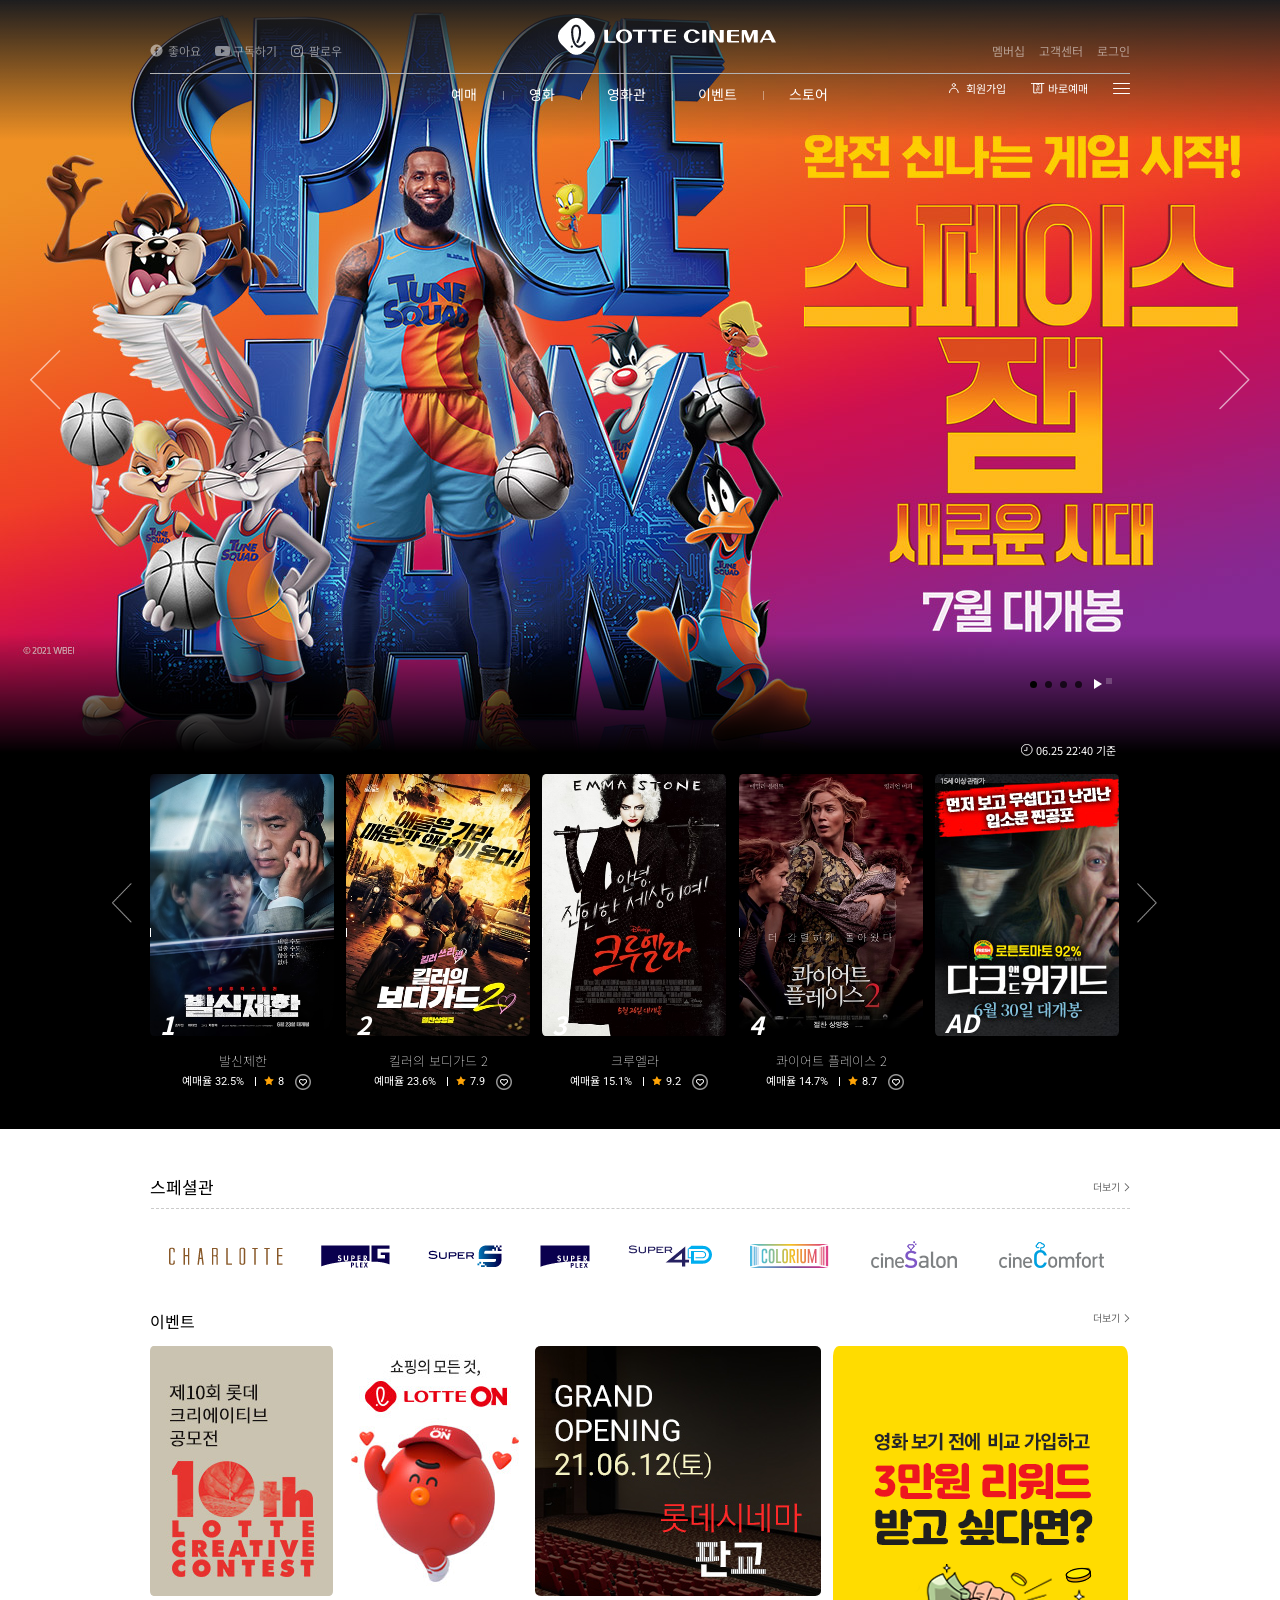
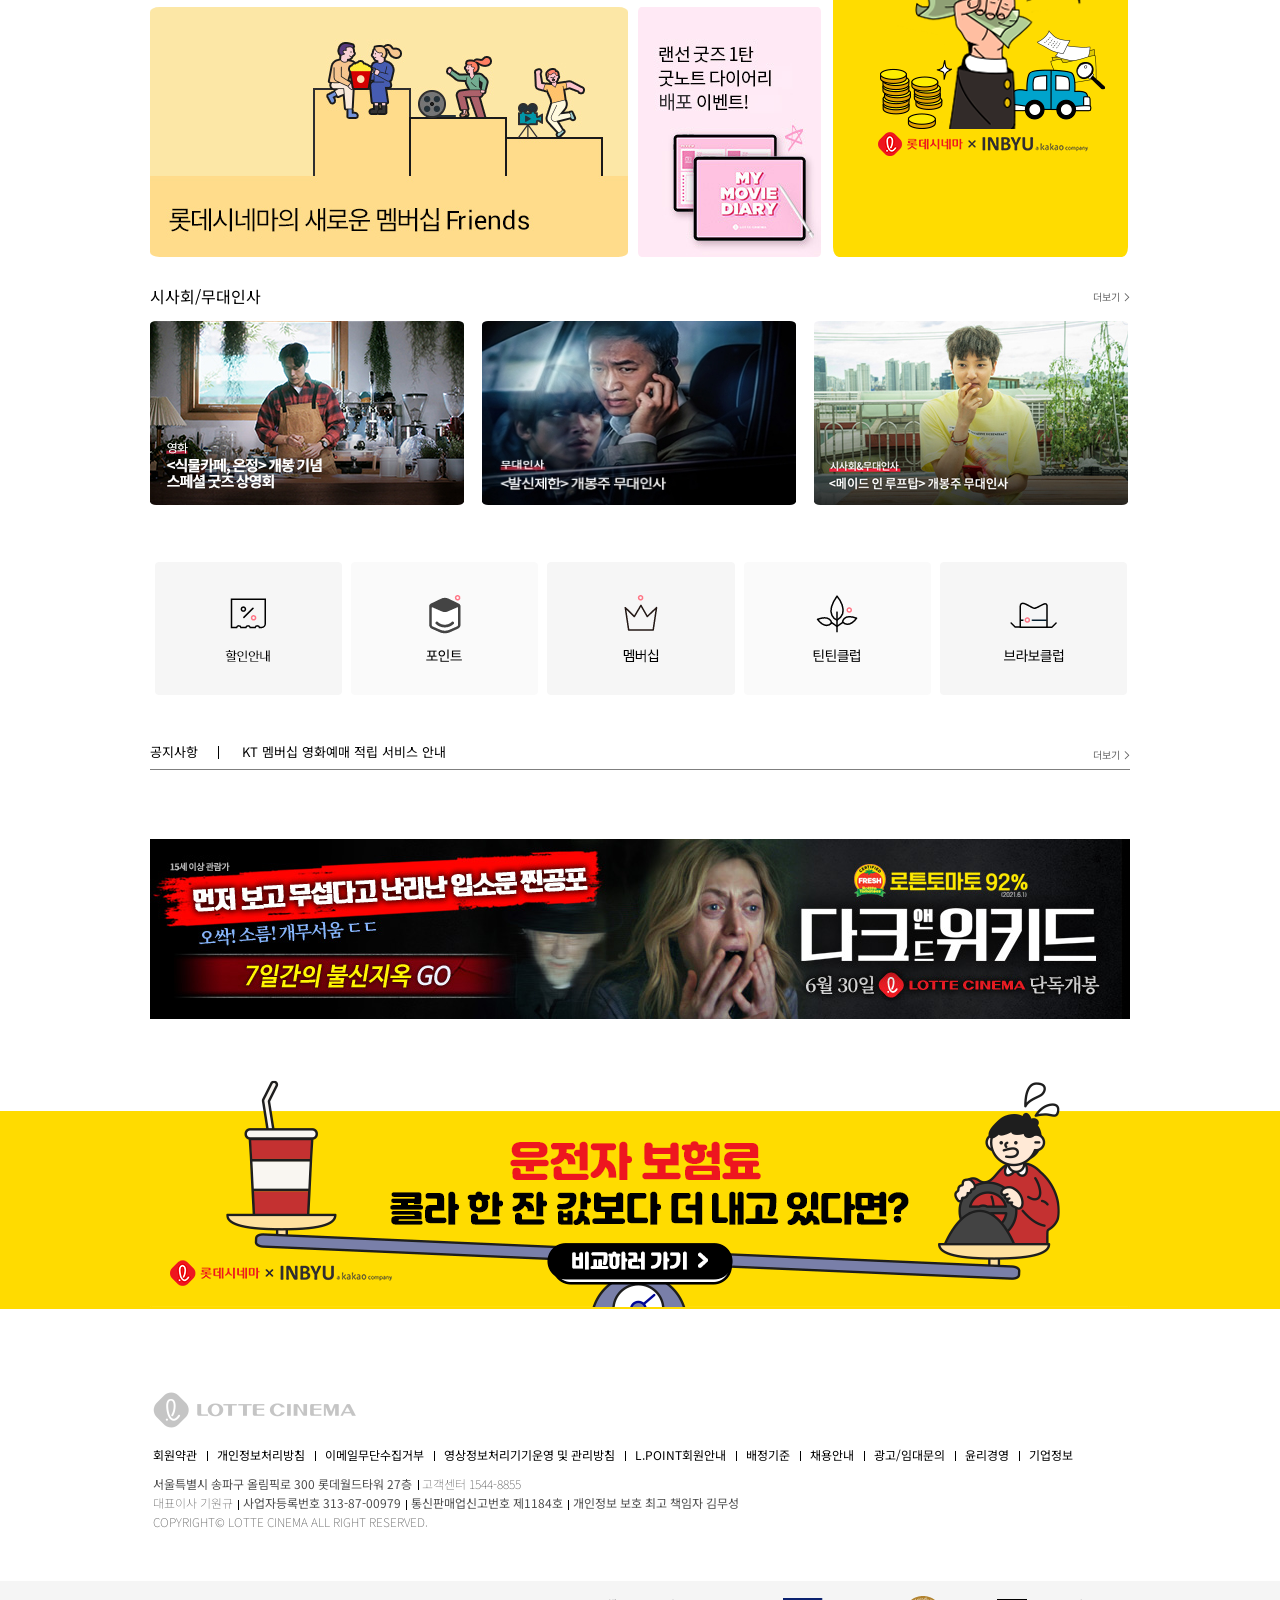
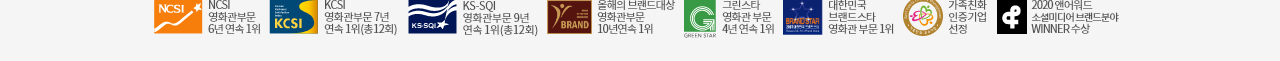
==== commit c15fbd92: "end" ====
--- a/index.html
+++ b/index.html
@@ -69,7 +69,9 @@
                         
                     </ul>
                 </div>
-                <div class="logo"><a href="#"><img src="img/logo_wht.png" alt=""></a></div>
+                <h1 class="logo">
+                    <a href="#">lotteCinema</a>
+                </h1>
                 <div class="rightmenu">
                     <ul class="clearfix">
                         <li><a href="#" class="membership">멤버십</a></li>
@@ -79,13 +81,11 @@
                 </div>
             </div>
             <div class="mainmenu">
-                <!-- <div id="hoverMenu">
-                    
-                </div> -->
                 <div class="mainLeftBlank">
                     
                 </div>
                 <div class="infomenu">
+                    <h2>메뉴</h2>
                     <ul class="clearfix">
                         <li class="hoverMe booking"><a href="#">예매</a></li>
                         <li class="hoverMe movie"><a href="#">영화</a></li>
@@ -132,17 +132,16 @@
                     <div class="owl-stage-outer">
                         <div class="owl-stage">
                             <div class="owl-item ">
-                                <a href="#" class=""><img src="/img/Jam_1920774.jpg"></a>
-                                
-                            </div>
-                            <div class="owl-item">
-                                <a href="#" class=""><img src="/img/Killer_1920774.jpg"></a>
-                            </div>
-                            <div class="owl-item">
-                                <a href="#" class=""><img src="/img/Dark_1920774.jpg "></a>
-                            </div>
-                            <div class="owl-item">
-                                <a href="#" class=""><img src="/img/Place_1920774.jpg "></a>
+                                <a href="#"  ><img src="/img/Jam_1920774.jpg"  alt="SpaceJam"></a>
+                            </div>
+                            <div class="owl-item">
+                                <a href="#"  ><img src="/img/Killer_1920774.jpg" alt="KillerBodyguard2"></a>
+                            </div>
+                            <div class="owl-item">
+                                <a href="#"  ><img src="/img/Dark_1920774.jpg " alt="DarkAndWicked"></a>
+                            </div>
+                            <div class="owl-item">
+                                <a href="#"  ><img src="/img/Place_1920774.jpg " alt="QuietPlace2"></a>
                             </div>
                         </div>
                     </div>
@@ -157,9 +156,6 @@
             </div>
             <div class="-boxoffice-carouselbox">
                 <div id="owl2" class="owl-carousel owl-theme owl-loaded">
-                    <!-- <div class="movie-date">
-                        <a href="#">06.25 22:40 기준</a>
-                    </div> -->
                     <div class="owl-stage-outer">
                         
                         <div class="owl-stage">
@@ -168,10 +164,10 @@
                                     <div class="goBooking"><a href="#">예매하기</a></div>
                                     <div class="detail"><a href="#">상세정보</a></div>
                                 </div>
-                                <a href="#" class=""><img src="img/17468_101_1.jpg">
+                                <a href="#"><img src="img/17468_101_1.jpg" alt="SendRestriction">
                                     <span class="ranknum">1</span>
                                 </a>
-                                <div class="info">발신제한
+                                <div class="info"><h3>발신제한</h3> 
                                     <div class="subinfo">
                                         <span class="rateinfo">예매율 32.5%</span>
                                         <span class="starinfo">8</span>
@@ -186,10 +182,10 @@
                                     <div class="goBooking"><a href="#">예매하기</a></div>
                                     <div class="detail"><a href="#">상세정보</a></div>
                                 </div>
-                                <a href="#" class=""><img src="img/17416_101_1.jpg">
+                                <a href="#"><img src="img/17416_101_1.jpg" alt="KillerBodyguard2">
                                     <span class="ranknum">2</span>
                                 </a>
-                                <div class="info">킬러의 보디가드 2
+                                <div class="info"><h3>킬러의 보디가드 2</h3> 
                                     <div class="subinfo">
                                         <span class="rateinfo">예매율 23.6%</span>
                                         <span class="starinfo">7.9</span>
@@ -204,10 +200,10 @@
                                     <div class="goBooking"><a href="#">예매하기</a></div>
                                     <div class="detail"><a href="#">상세정보</a></div>
                                 </div>
-                                <a href="#" class=""><img src="img/17387_101_1.jpg">
+                                <a href="#"><img src="img/17387_101_1.jpg" alt="Cruella">
                                     <span class="ranknum">3</span>
                                 </a>
-                                <div class="info">크루엘라
+                                <div class="info"><h3>크루엘라</h3> 
                                     <div class="subinfo">
                                         <span class="rateinfo">예매율 15.1%</span>
                                         <span class="starinfo">9.2</span>
@@ -222,10 +218,10 @@
                                     <div class="goBooking"><a href="#">예매하기</a></div>
                                     <div class="detail"><a href="#">상세정보</a></div>
                                 </div>
-                                <a href="#" class=""><img src="img/15474_101_1.jpg">
+                                <a href="#"><img src="img/15474_101_1.jpg" alt="QuietPlace2">
                                     <span class="ranknum">4</span>
                                 </a>
-                                <div class="info">콰이어트 플레이스 2
+                                <div class="info"><h3>콰이어트 플레이스 2</h3> 
                                     <div class="subinfo">
                                         <span class="rateinfo">예매율 14.7%</span>
                                         <span class="starinfo">8.7</span>
@@ -239,7 +235,7 @@
                                 <div class="bookingDetail">
                                     <div class="detail"><a href="#">상세정보</a></div>
                                 </div>
-                                <a href="#" class=""><img src="img/Dark_184262.jpg">
+                                <a href="#"  ><img src="img/Dark_184262.jpg" alt="AD">
                                     <span class="ranknum">AD</span>
                                 </a>
                                 
@@ -249,17 +245,93 @@
                                     <div class="goBooking"><a href="#">예매하기</a></div>
                                     <div class="detail"><a href="#">상세정보</a></div>
                                 </div>
-                                <a href="#" class=""><img src="img/Dark_184262.jpg">
-                                    <span class="ranknum">1</span>
-                                </a>
-                                <div class="info">크루엘라
+                                <a href="#"  ><img src="img/Dark_184262.jpg" alt="DarkAndWicked">
+                                    <span class="ranknum">5</span>
+                                </a>
+                                <div class="info"><h3>다크 앤드 위키드</h3> 
                                     <div class="subinfo">
                                         <span class="rateinfo">예매율 32.3%</span>
                                         <span class="starinfo">9.1</span>
                                         
                                         <span class="bookinginfo">
                                             <button type="button" class="btn-booking"></button>
-                                        </>
+                                        </span>
+                                    </div>
+                                </div>
+                            </div>
+                            <div class="owl-item">
+                                <div class="bookingDetail">
+                                    <div class="goBooking"><a href="#">예매하기</a></div>
+                                    <div class="detail"><a href="#">상세정보</a></div>
+                                </div>
+                                <a href="#"  ><img src="img/Dark_184262.jpg" alt="DarkAndWicked">
+                                    <span class="ranknum">6</span>
+                                </a>
+                                <div class="info"><h3>다크 앤드 위키드</h3> 
+                                    <div class="subinfo">
+                                        <span class="rateinfo">예매율 32.3%</span>
+                                        <span class="starinfo">9.1</span>
+                                        
+                                        <span class="bookinginfo">
+                                            <button type="button" class="btn-booking"></button>
+                                        </span>
+                                    </div>
+                                </div>
+                            </div>
+                            <div class="owl-item">
+                                <div class="bookingDetail">
+                                    <div class="goBooking"><a href="#">예매하기</a></div>
+                                    <div class="detail"><a href="#">상세정보</a></div>
+                                </div>
+                                <a href="#"  ><img src="img/Dark_184262.jpg" alt="DarkAndWicked">
+                                    <span class="ranknum">7</span>
+                                </a>
+                                <div class="info"><h3>다크 앤드 위키드</h3> 
+                                    <div class="subinfo">
+                                        <span class="rateinfo">예매율 32.3%</span>
+                                        <span class="starinfo">9.1</span>
+                                        
+                                        <span class="bookinginfo">
+                                            <button type="button" class="btn-booking"></button>
+                                        </span>
+                                    </div>
+                                </div>
+                            </div>
+                            <div class="owl-item">
+                                <div class="bookingDetail">
+                                    <div class="goBooking"><a href="#">예매하기</a></div>
+                                    <div class="detail"><a href="#">상세정보</a></div>
+                                </div>
+                                <a href="#"  ><img src="img/Dark_184262.jpg" alt="DarkAndWicked">
+                                    <span class="ranknum">8</span>
+                                </a>
+                                <div class="info"><h3>다크 앤드 위키드</h3> 
+                                    <div class="subinfo">
+                                        <span class="rateinfo">예매율 32.3%</span>
+                                        <span class="starinfo">9.1</span>
+                                        
+                                        <span class="bookinginfo">
+                                            <button type="button" class="btn-booking"></button>
+                                        </span>
+                                    </div>
+                                </div>
+                            </div>
+                            <div class="owl-item">
+                                <div class="bookingDetail">
+                                    <div class="goBooking"><a href="#">예매하기</a></div>
+                                    <div class="detail"><a href="#">상세정보</a></div>
+                                </div>
+                                <a href="#"  ><img src="img/Dark_184262.jpg" alt="DarkAndWicked">
+                                    <span class="ranknum">9</span>
+                                </a>
+                                <div class="info"><h3>다크 앤드 위키드</h3> 
+                                    <div class="subinfo">
+                                        <span class="rateinfo">예매율 32.3%</span>
+                                        <span class="starinfo">9.1</span>
+                                        
+                                        <span class="bookinginfo">
+                                            <button type="button" class="btn-booking"></button>
+                                        </span>
                                     </div>
                                 </div>
                             </div>
@@ -280,14 +352,14 @@
                 <a href="#" class="more-btn text">더보기</a>
     
                 <ul class="specialList clearfix">
-                    <li><a href="#"><img src="/img/e2a94c82115c46f7b326baee6e10266a.png" alt=""></a></li>
-                    <li><a href="#"><img src="/img/3ffca854b1844fdc8b54d8d9db45a03f.png" alt=""></a></li>
-                    <li><a href="#"><img src="/img/ff43cb260a2647dbb5f3c62b709103c4.png" alt=""></a></li>
-                    <li><a href="#"><img src="/img/c9078226c9ad4085b1b629bee2aba138.png" alt=""></a></li>
-                    <li><a href="#"><img src="/img/61fb906fbd9b4ff1b34d6e0bd78dc655.png" alt=""></a></li>
-                    <li><a href="#"><img src="/img/2a366799460a49359bf93250f50852cf.png" alt=""></a></li>
-                    <li><a href="#"><img src="/img/208a5ede362244fb8ab2e5cc3ab07529.png" alt=""></a></li>
-                    <li><a href="#"><img src="/img/5c23288d3a104f7fa4f7d3e725a2c6a8.png" alt=""></a></li>
+                    <li><a href="#"><img src="/img/e2a94c82115c46f7b326baee6e10266a.png" alt="charlotte"></a></li>
+                    <li><a href="#"><img src="/img/3ffca854b1844fdc8b54d8d9db45a03f.png" alt="superflexG"></a></li>
+                    <li><a href="#"><img src="/img/ff43cb260a2647dbb5f3c62b709103c4.png" alt="superS"></a></li>
+                    <li><a href="#"><img src="/img/c9078226c9ad4085b1b629bee2aba138.png" alt="superflex"></a></li>
+                    <li><a href="#"><img src="/img/61fb906fbd9b4ff1b34d6e0bd78dc655.png" alt="super4D"></a></li>
+                    <li><a href="#"><img src="/img/2a366799460a49359bf93250f50852cf.png" alt="colorium"></a></li>
+                    <li><a href="#"><img src="/img/208a5ede362244fb8ab2e5cc3ab07529.png" alt="cineSalon"></a></li>
+                    <li><a href="#"><img src="/img/5c23288d3a104f7fa4f7d3e725a2c6a8.png" alt="cineComfort"></a></li>
                 </ul>
                 <a href="#" class="more-btn text">더보기</a>
             </div>
@@ -296,12 +368,12 @@
                     이벤트
                 </div>
                 <ul class="eventwrap clearfix">
-                    <li class="event_1"><a href="#"><img src="/img/8b13ab301456406c982f3162837ca093.jpg" alt=""></a></li>
-                    <li class="event_1"><a href="#"><img src="/img/00ca0af6ef4c4dd481774b91e2fb980e.jpg" alt=""></a></li>
-                    <li class="event_3"><a href="#"><img src="/img/f8505b1c5a624944b31359da8d0ae7ee.jpg" alt=""></a></li>
-                    <li class="event_4"><a href="#"><img src="/img/Inbyu_295511.png" alt=""></a></li>
-                    <li class="event_5"><a href="#"><img src="/img/54250fc5c47844bea4e6e4c212a1957e.jpg" alt=""></a></li>
-                    <li class="event_6"><a href="#"><img src="/img/8e42fbf38d414f9f8bfa3e9c527d6e32.jpg" alt=""></a></li>
+                    <li class="event_1"><a href="#"><img src="/img/8b13ab301456406c982f3162837ca093.jpg" alt="10thContest"></a></li>
+                    <li class="event_1"><a href="#"><img src="/img/00ca0af6ef4c4dd481774b91e2fb980e.jpg" alt="lotteOn"></a></li>
+                    <li class="event_3"><a href="#"><img src="/img/f8505b1c5a624944b31359da8d0ae7ee.jpg" alt="grandOpening"></a></li>
+                    <li class="event_4"><a href="#"><img src="/img/Inbyu_295511.png" alt="lotteXinbyu"></a></li>
+                    <li class="event_5"><a href="#"><img src="/img/54250fc5c47844bea4e6e4c212a1957e.jpg" alt="membershipFriends"></a></li>
+                    <li class="event_6"><a href="#"><img src="/img/8e42fbf38d414f9f8bfa3e9c527d6e32.jpg" alt="myMovieDiaryEvent"></a></li>
                 </ul>
                 <!-- <a href="#" class="more-btn text">더보기</a> -->
                 
@@ -312,19 +384,19 @@
                 </div>
                 <a href="#" class="more-btn text">더보기</a>
                 <ul class="eventwrap clearfix">
-                    <li class="event_1"><a href="#"><img src="/img/444da69d00b54045a4da086ff64559ff.jpg" alt=""></a></li>
-                    <li class="event_1"><a href="#"><img src="/img/a8a851ef80584ad1865998a78d2bb4f8.jpg" alt=""></a></li>
-                    <li class="event_3"><a href="#"><img src="/img/9278d1e981764cbd80bec403cef46884.jpg" alt=""></a></li>
+                    <li class="event_1"><a href="#"><img src="/img/444da69d00b54045a4da086ff64559ff.jpg" alt="plantCafeGoodsOpen"></a></li>
+                    <li class="event_1"><a href="#"><img src="/img/a8a851ef80584ad1865998a78d2bb4f8.jpg" alt="SendRestrictionHello"></a></li>
+                    <li class="event_3"><a href="#"><img src="/img/9278d1e981764cbd80bec403cef46884.jpg" alt="madeInRoofHello"></a></li>
                 </ul>
                 
             </div>
             <div class="end-menu">
                 <ul class=" clearfix">
-                    <li><a href="#"><img src="/img/3423e358b74d49d5b12867c7d9c6f6a8.png" alt=""></a></li>
-                    <li><a href="#"><img src="/img/16b056e5e6a04c609b94a5c21e786d3b.png" alt=""></a></li>
-                    <li><a href="#"><img src="/img/9fd4a77cd6a44a39aa35d07e5bb8a010.png" alt=""></a></li>
-                    <li><a href="#"><img src="/img/3633088df0644062b53cd88b34067895.png" alt=""></a></li>
-                    <li><a href="#"><img src="/img/9c4e2721ecdd488d86df6d27e3c2a000.png" alt=""></a></li>
+                    <li><a href="#"><img src="/img/3423e358b74d49d5b12867c7d9c6f6a8.png" alt="discount"></a></li>
+                    <li><a href="#"><img src="/img/16b056e5e6a04c609b94a5c21e786d3b.png" alt="point"></a></li>
+                    <li><a href="#"><img src="/img/9fd4a77cd6a44a39aa35d07e5bb8a010.png" alt="membership"></a></li>
+                    <li><a href="#"><img src="/img/3633088df0644062b53cd88b34067895.png" alt="tintinclub"></a></li>
+                    <li><a href="#"><img src="/img/9c4e2721ecdd488d86df6d27e3c2a000.png" alt="bravoclub"></a></li>
                 </ul>
             </div>
             <div class="notice">
@@ -337,14 +409,9 @@
                             <li>KT 멤버십 영화예매 적립 서비스 안내</li>
                             <li>마스크 착용 의무화 행정명령 시행 안내</li>
                             <li>롯데시네마 영구VIP 서비스 종료 안내</li>
-                          </ul>
+                        </ul>
                     </div>
                 </div>
-                <!-- <div class="bottom_movie">
-                    <div class="image">
-                        
-                    </div>
-                </div> -->
             </div>
         </div>
 
@@ -358,7 +425,6 @@
         <div class="banner02">
             <div class="image">
             </div>
-           
         </div>
         
     </div>
@@ -380,30 +446,29 @@
             <div class="addresswrap">
                 <ul class="address">
                     <li>서울특별시 송파구 올림픽로 300 롯데월드타워 27층</li>
-                    <li>고객센터 1544-8855</li>
+                    <li><strong>고객센터 1544-8855</strong></li>
                 </ul>
                 <ul class="ceo">
-                    <li>대표이사 기원규</li>
+                    <li><strong>대표이사 기원규</strong></li>
                     <li>사업자등록번호 313-87-00979</li>
                     <li>통신판매업신고번호 제1184호</li>
                     <li>개인정보 보호 최고 책임자 김무성</li>
                 </ul>
-                <div>COPYRIGHT© LOTTE CINEMA ALL RIGHT RESERVED.</div>
+                <div><strong>COPYRIGHT© LOTTE CINEMA ALL RIGHT RESERVED.</strong></div>
             </div>
             
         </div>
     </div>
-    
     <div class="end-award">
         <ul class="image">
-            <li><img src="img/footer_award_NCSI6.png" alt=""></li>
-            <li><img src="img/footer_award_kcsi.png" alt=""></li>
-            <li><img src="img/footer_award_kssqi-1.png" alt=""></li>
-            <li><img src="img/footer_award_brandcinema.png" alt=""></li>
-            <li><img src="img/footer_award_greenstar.png" alt=""></li>
-            <li><img src="img/footer_award_brandstar.png" alt=""></li>
-            <li><img src="img/footer_award_familyship.png" alt=""></li>
-            <li><img src="img/footer_award_winner.png" alt=""></li>
+            <li><img src="img/footer_award_NCSI6.png" alt="NCSI6years"></li>
+            <li><img src="img/footer_award_kcsi.png" alt="KCSI7years"></li>
+            <li><img src="img/footer_award_kssqi-1.png" alt="KS-SQI9years"></li>
+            <li><img src="img/footer_award_brandcinema.png" alt="brandCinema10years"></li>
+            <li><img src="img/footer_award_greenstar.png" alt="greenStar4years"></li>
+            <li><img src="img/footer_award_brandstar.png" alt="brandstarFirst"></li>
+            <li><img src="img/footer_award_familyship.png" alt="familyShip"></li>
+            <li><img src="img/footer_award_winner.png" alt="awardWinner2020"></li>
         </ul>
     </div>
 </body>
--- a/css/style.css
+++ b/css/style.css
@@ -120,14 +120,22 @@
   background: url(/img/gnb_follow_wht.png) no-repeat 0 center;
   padding-left: 18px;
 }
-/* -----------logo-------------- */
 .header .menuWrap .topmenu .logo {
   display: inline-block;
   text-align: center;
-  padding-top: 18px;
-  padding-right: 57px;
-}
-
+  line-height: 47px;
+  margin-top: 18px;
+  background: url(/img/logo_wht.png) no-repeat;
+
+  width: 219px;
+  height: 37px;
+  text-indent: -9999px;
+  white-space: nowrap;
+  overflow: hidden;
+}
+.header .menuWrap .topmenu .logo a {
+  display: block;
+}
 /* -----rightmenu------------ */
 
 .header .menuWrap .topmenu .rightmenu {
@@ -494,11 +502,19 @@
   bottom: -4px;
 }
 #owl2 .owl-item .info {
+  /* color: #fff;
+  font-size: var(--text-double-medium);
+  text-align: center;
+  margin-right: 10px;
+  padding-top: 15px; */
+}
+#owl2 .owl-item .info h3 {
   color: #fff;
   font-size: var(--text-double-medium);
   text-align: center;
   margin-right: 10px;
   padding-top: 15px;
+  font-weight: lighter;
 }
 #owl2 .owl-item .subinfo {
   color: #fff;
--- a/css/default.css
+++ b/css/default.css
@@ -8,6 +8,19 @@
   background-color: transparent;
   background-repeat: no-repeat;
   background-position: center center;
+}
+/* h1, */
+h2 {
+  position: absolute;
+  width: 1px;
+  height: 1px;
+  padding: 0;
+  margin: -1px;
+  overflow: hidden;
+  border: 0;
+}
+strong {
+  font-weight: lighter;
 }
 .clearfix {
   *zoom: 1;
